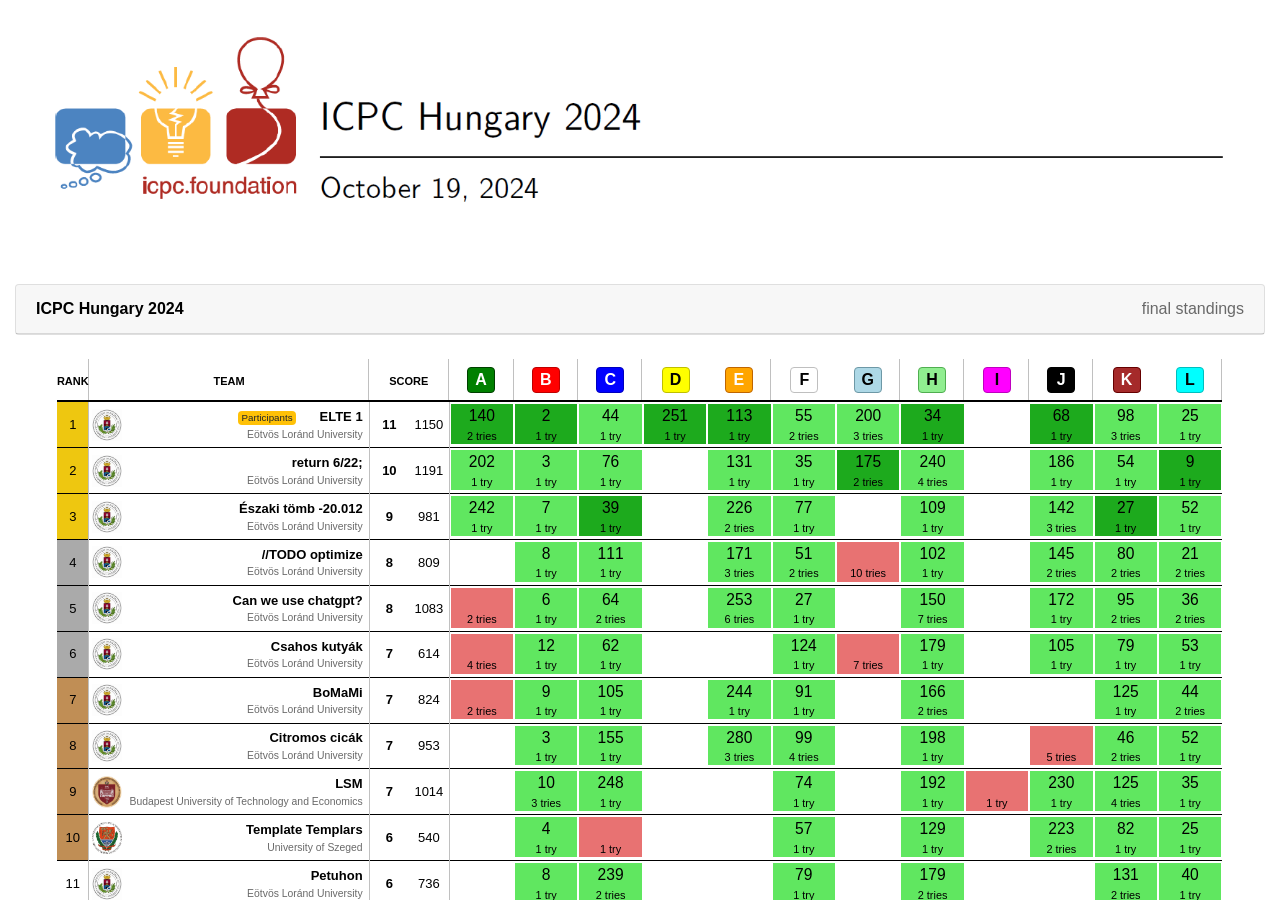
==== index.html @ 98153d92 "add 2024 scoreboard" ====
<!DOCTYPE html>
  <html>
    <head>
  		<title>ICPC Hungary</title>
  			<meta charset="UTF-8" />
  			<meta http-equiv="refresh" content="1; URL=https://icpc-hungary.github.io/2024/" />
  	</head>
  	<body>
  		<p>Redirecting to <a href="https://icpc-hungary.github.io/2024/">ICPC Hungary 2024</a> final results.</p>
  	</body>
  </html>
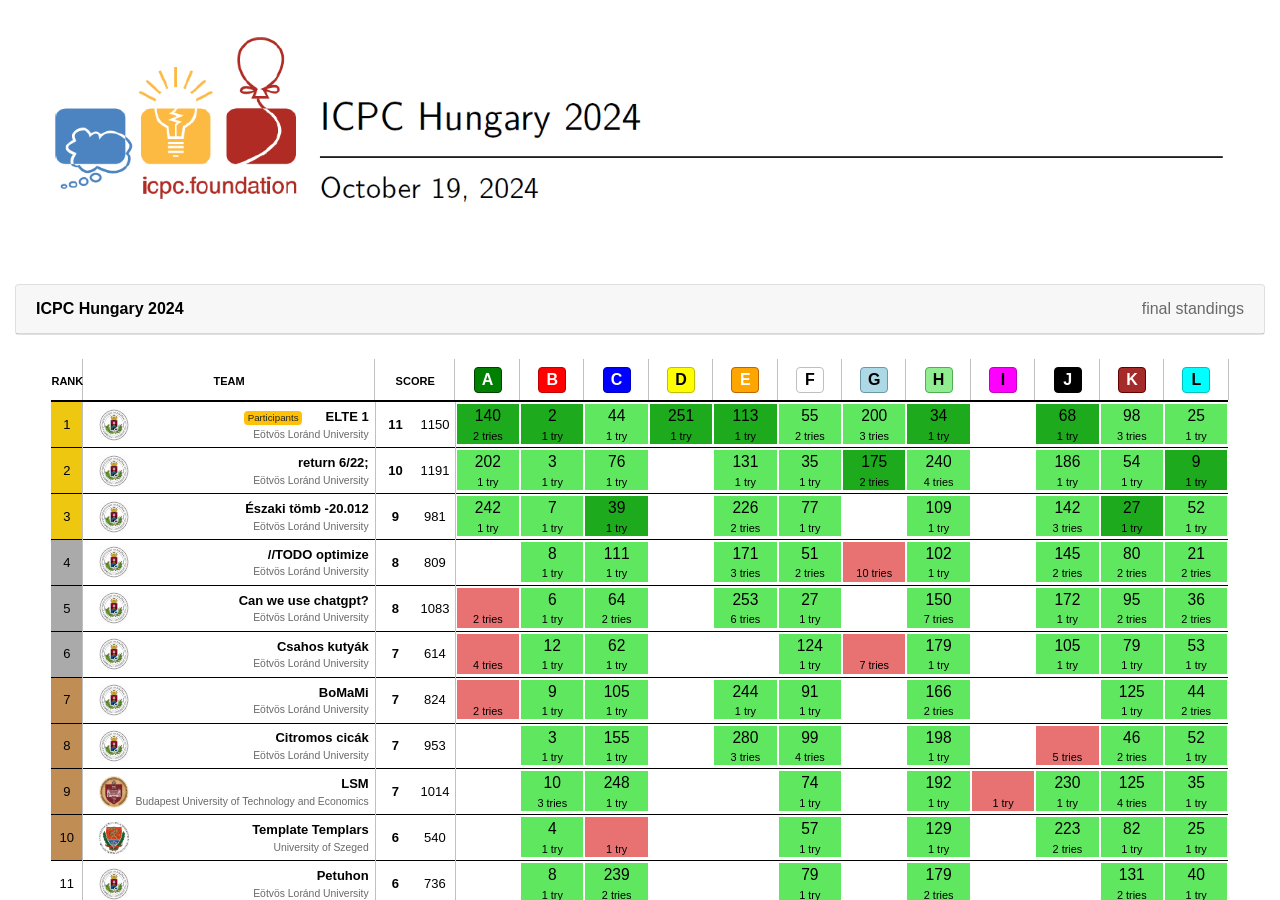
==== commit a8b96313: "update redirection" ====
--- a/index.html
+++ b/index.html
@@ -6,6 +6,6 @@
   			<meta http-equiv="refresh" content="1; URL=https://icpc-hungary.github.io/2024/" />
   	</head>
   	<body>
-  		<p>Redirecting to <a href="https://icpc-hungary.github.io/2024/">ICPC Hungary 2024</a> final results.</p>
+  		<p>Redirecting to <a href="https://icpc-hungary.github.io/2025/">ICPC Hungary 2025</a> final results.</p>
   	</body>
   </html>
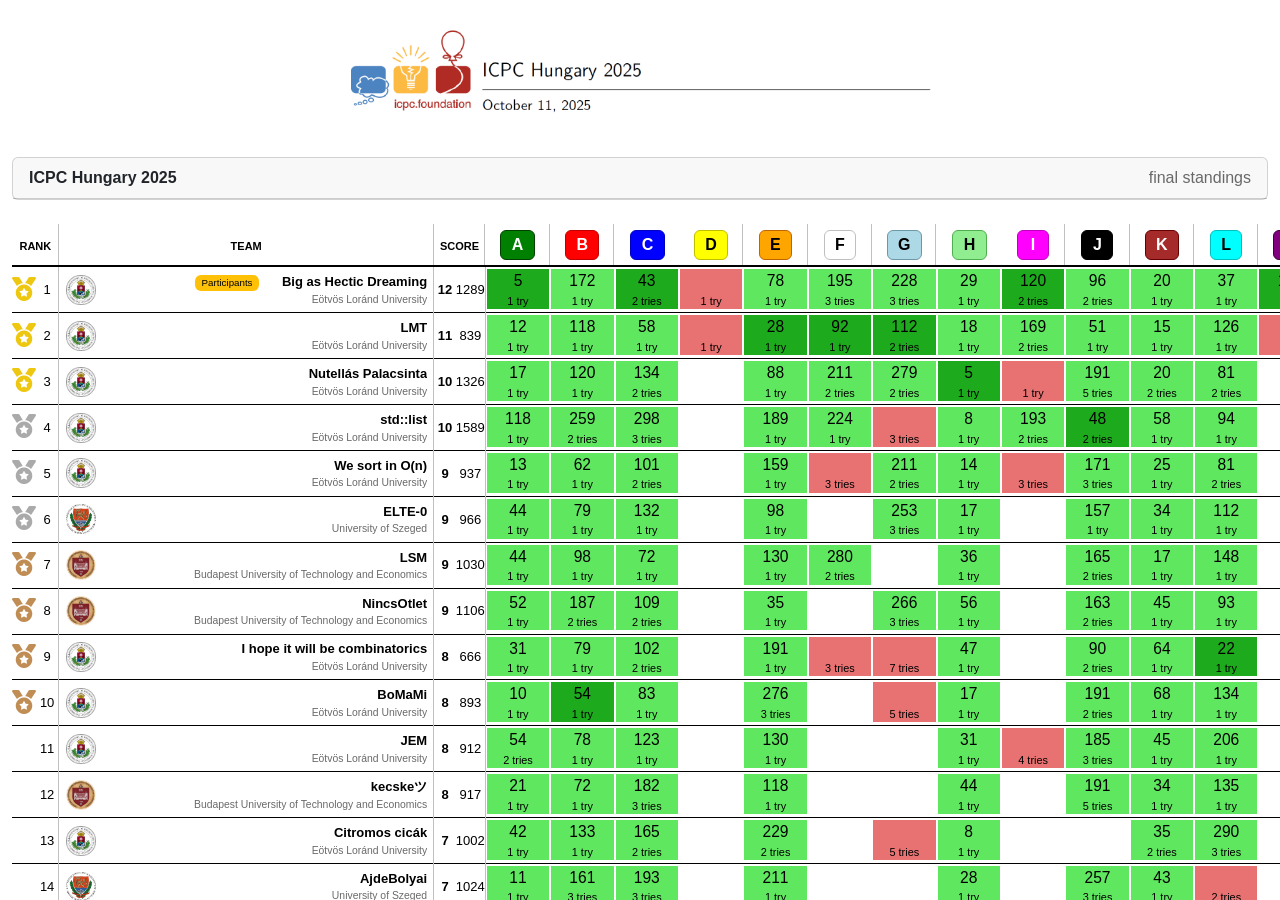
==== commit bd14127b: "fix redirection" ====
--- a/index.html
+++ b/index.html
@@ -3,7 +3,7 @@
     <head>
   		<title>ICPC Hungary</title>
   			<meta charset="UTF-8" />
-  			<meta http-equiv="refresh" content="1; URL=https://icpc-hungary.github.io/2024/" />
+  			<meta http-equiv="refresh" content="1; URL=https://icpc-hungary.github.io/2025/" />
   	</head>
   	<body>
   		<p>Redirecting to <a href="https://icpc-hungary.github.io/2025/">ICPC Hungary 2025</a> final results.</p>
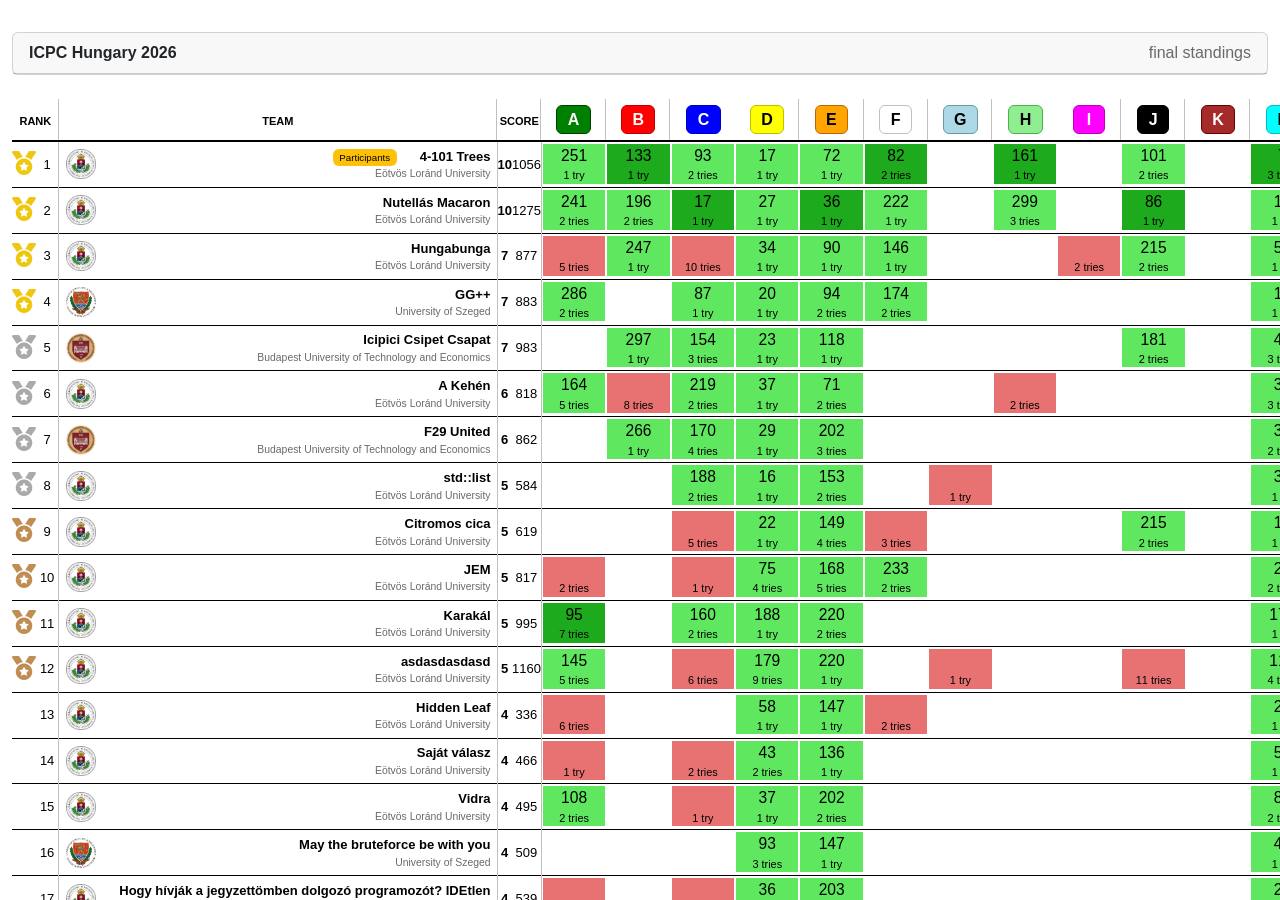
==== commit 04fb316d: "Update redirect to 2026 scoreboard" ====
--- a/index.html
+++ b/index.html
@@ -3,9 +3,9 @@
     <head>
   		<title>ICPC Hungary</title>
   			<meta charset="UTF-8" />
-  			<meta http-equiv="refresh" content="1; URL=https://icpc-hungary.github.io/2025/" />
+  			<meta http-equiv="refresh" content="1; URL=https://icpc-hungary.github.io/2026/" />
   	</head>
   	<body>
-  		<p>Redirecting to <a href="https://icpc-hungary.github.io/2025/">ICPC Hungary 2025</a> final results.</p>
+  		<p>Redirecting to <a href="https://icpc-hungary.github.io/2026/">ICPC Hungary 2026</a> final results.</p>
   	</body>
   </html>
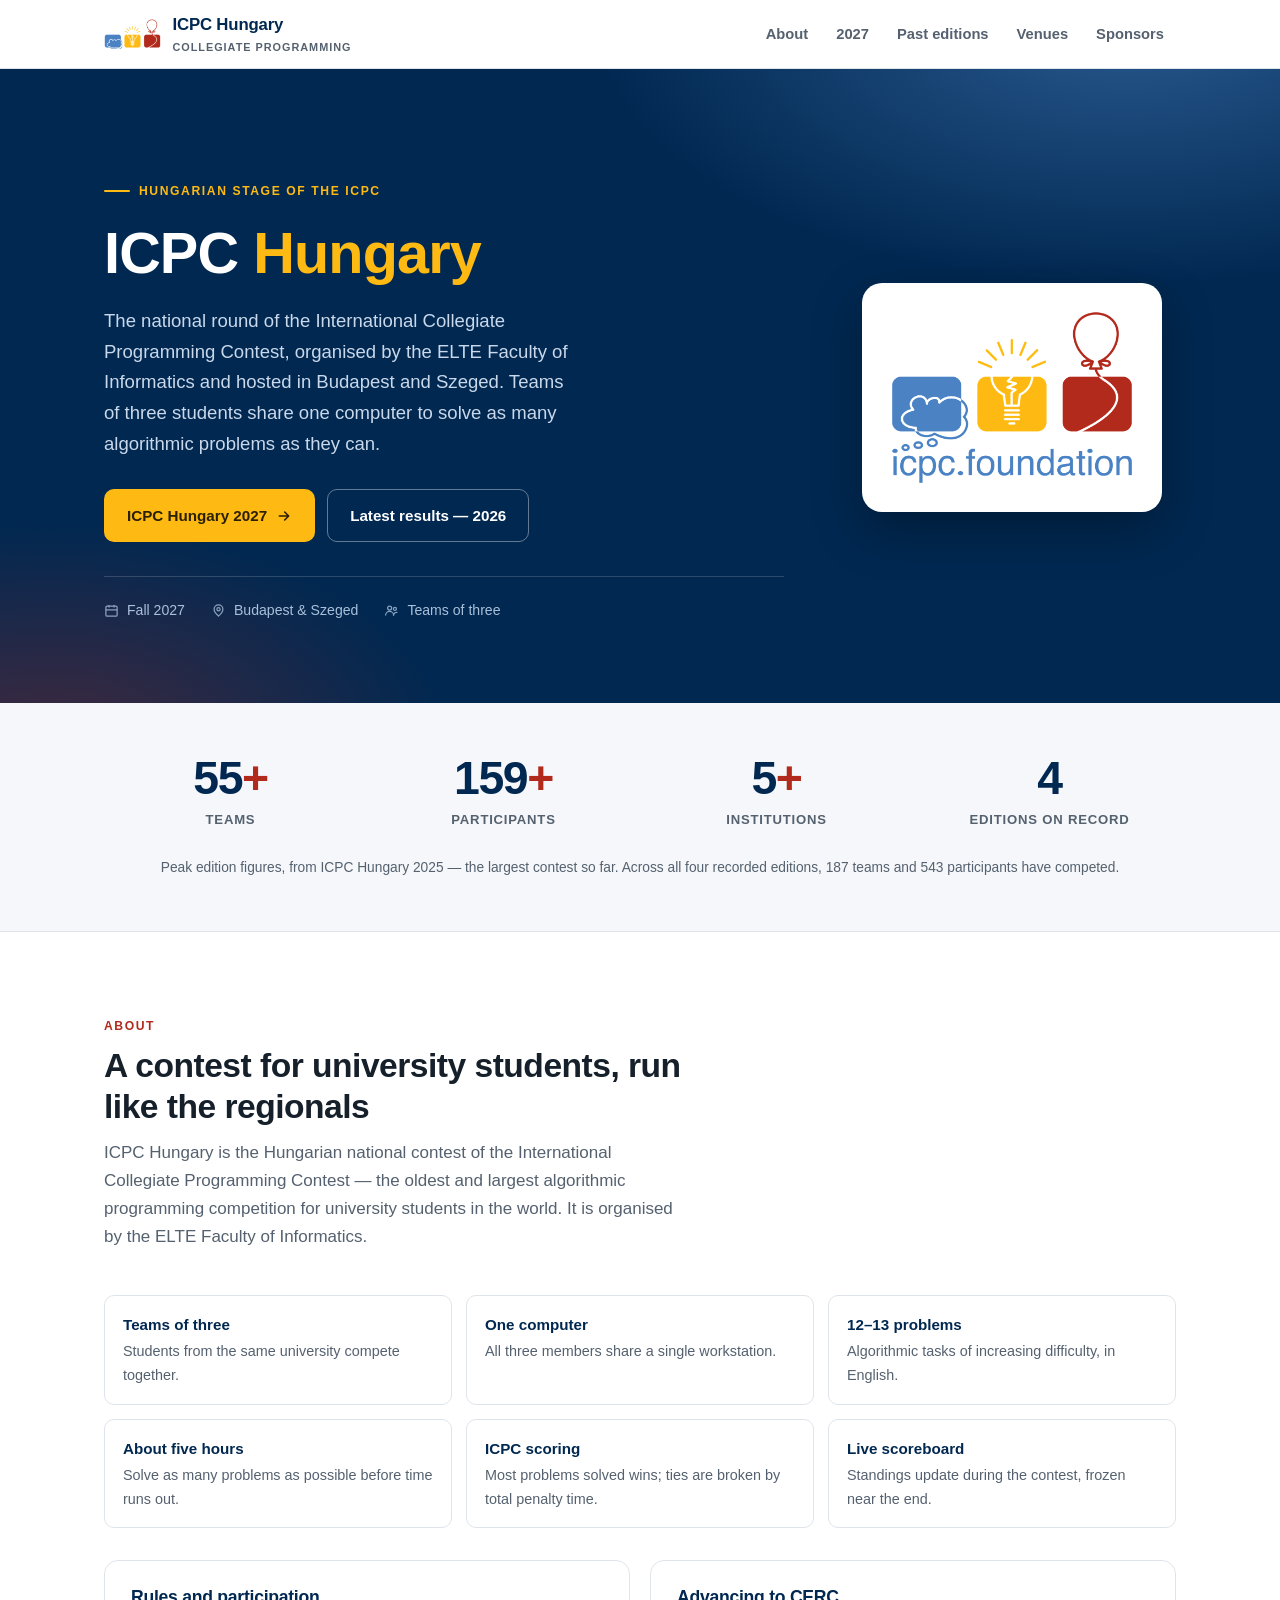
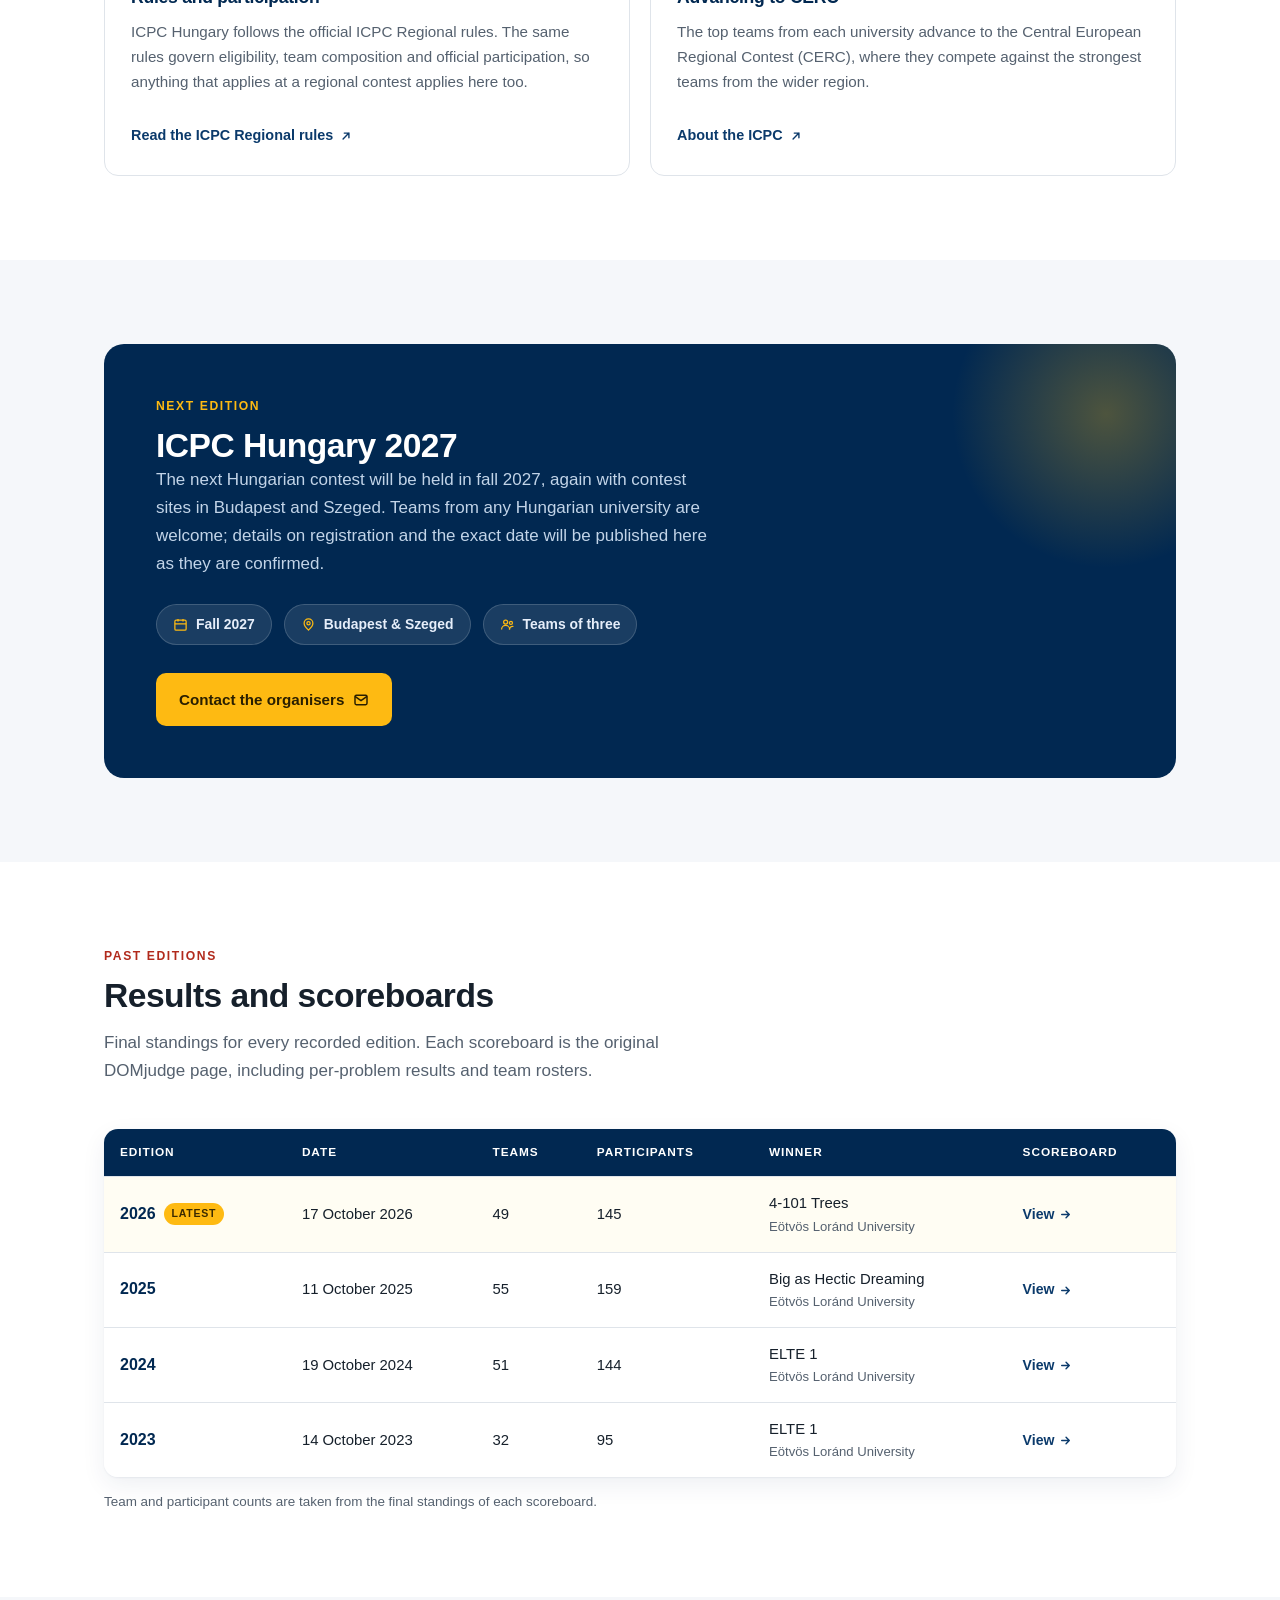
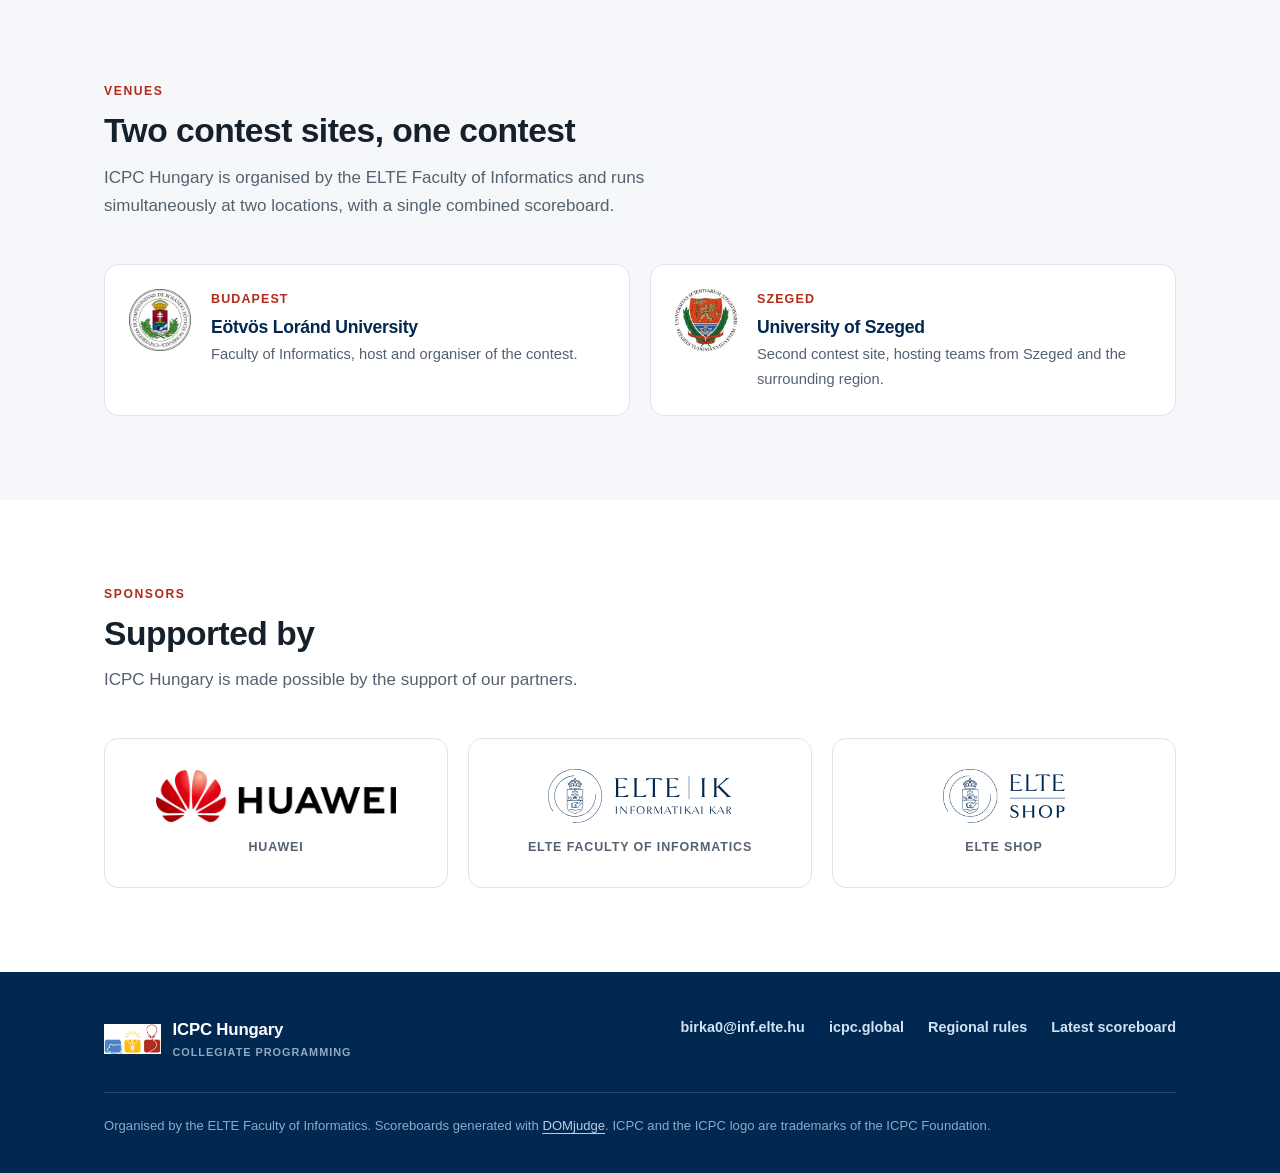
==== commit 7b56d195: "add initial landing page" ====
--- a/index.html
+++ b/index.html
@@ -1,11 +1,786 @@
 <!DOCTYPE html>
-  <html>
-    <head>
-  		<title>ICPC Hungary</title>
-  			<meta charset="UTF-8" />
-  			<meta http-equiv="refresh" content="1; URL=https://icpc-hungary.github.io/2026/" />
-  	</head>
-  	<body>
-  		<p>Redirecting to <a href="https://icpc-hungary.github.io/2026/">ICPC Hungary 2026</a> final results.</p>
-  	</body>
-  </html>
+<html lang="en">
+<head>
+<meta charset="utf-8">
+<meta name="viewport" content="width=device-width, initial-scale=1">
+<title>ICPC Hungary — International Collegiate Programming Contest, Hungarian stage</title>
+<meta name="description" content="ICPC Hungary is the Hungarian stage of the International Collegiate Programming Contest. Past scoreboards, contest rules, venues and the next edition in fall 2027.">
+<link rel="icon" href="favicon.ico">
+<meta property="og:title" content="ICPC Hungary">
+<meta property="og:description" content="The Hungarian stage of the International Collegiate Programming Contest. Next edition: fall 2027.">
+<meta property="og:type" content="website">
+<style>
+  :root {
+    --icpc-blue: #4a82c3;
+    --icpc-red: #b12a1c;
+    --icpc-yellow: #feba12;
+    --navy: #012851;
+    --navy-soft: #0b3a6b;
+    --ink: #16202b;
+    --ink-muted: #55616f;
+    --line: #dfe4ea;
+    --surface: #ffffff;
+    --surface-alt: #f5f7fa;
+    --radius: 14px;
+    --shadow: 0 1px 2px rgba(1, 40, 81, .06), 0 8px 24px rgba(1, 40, 81, .07);
+    --wrap: 1120px;
+  }
+
+  *, *::before, *::after { box-sizing: border-box; }
+
+  html { scroll-behavior: smooth; }
+  @media (prefers-reduced-motion: reduce) {
+    html { scroll-behavior: auto; }
+    * { animation-duration: .01ms !important; transition-duration: .01ms !important; }
+  }
+
+  body {
+    margin: 0;
+    font-family: -apple-system, BlinkMacSystemFont, "Segoe UI", Roboto, "Helvetica Neue", Arial, sans-serif;
+    font-size: 17px;
+    line-height: 1.65;
+    color: var(--ink);
+    background: var(--surface);
+    -webkit-font-smoothing: antialiased;
+  }
+
+  h1, h2, h3 { line-height: 1.2; margin: 0; letter-spacing: -.015em; }
+  h1 { font-size: clamp(2.1rem, 5.5vw, 3.6rem); font-weight: 800; }
+  h2 { font-size: clamp(1.5rem, 3.2vw, 2.1rem); font-weight: 750; }
+  h3 { font-size: 1.1rem; font-weight: 700; }
+  p { margin: 0 0 1rem; }
+  p:last-child { margin-bottom: 0; }
+
+  a { color: var(--navy-soft); text-underline-offset: 3px; }
+  a:hover { color: var(--icpc-red); }
+
+  :focus-visible {
+    outline: 3px solid var(--icpc-yellow);
+    outline-offset: 2px;
+    border-radius: 4px;
+  }
+
+  .wrap { width: 100%; max-width: var(--wrap); margin-inline: auto; padding-inline: 24px; }
+
+  .skip {
+    position: absolute; left: -9999px; top: 0; z-index: 100;
+    background: var(--navy); color: #fff; padding: 12px 20px; border-radius: 0 0 8px 0;
+  }
+  .skip:focus { left: 0; }
+
+  .visually-hidden {
+    position: absolute; width: 1px; height: 1px;
+    padding: 0; margin: -1px; overflow: hidden;
+    clip-path: inset(50%); white-space: nowrap; border: 0;
+  }
+
+  /* ---------- header ---------- */
+  .site-header {
+    position: sticky; top: 0; z-index: 50;
+    background: rgba(255, 255, 255, .92);
+    backdrop-filter: saturate(180%) blur(12px);
+    border-bottom: 1px solid var(--line);
+  }
+  .site-header .wrap {
+    display: flex; align-items: center; gap: 16px;
+    min-height: 68px;
+  }
+  .brand {
+    display: flex; align-items: center; gap: 11px;
+    font-weight: 800; font-size: 1.05rem; letter-spacing: -.01em;
+    color: var(--navy); text-decoration: none; white-space: nowrap;
+  }
+  .brand:hover { color: var(--navy); }
+  .brand img { width: auto; height: 30px; object-fit: contain; }
+  .brand span small {
+    display: block; font-size: .68rem; font-weight: 600;
+    letter-spacing: .09em; text-transform: uppercase; color: var(--ink-muted);
+  }
+
+  .nav { margin-left: auto; }
+  .nav ul {
+    display: flex; align-items: center; gap: 4px;
+    list-style: none; margin: 0; padding: 0;
+  }
+  .nav a {
+    display: block; padding: 8px 12px; border-radius: 8px;
+    font-size: .92rem; font-weight: 600; color: var(--ink-muted); text-decoration: none;
+  }
+  .nav a:hover { color: var(--navy); background: var(--surface-alt); }
+
+  .nav-toggle {
+    display: none; margin-left: auto;
+    background: none; border: 1px solid var(--line); border-radius: 8px;
+    padding: 8px 10px; cursor: pointer; color: var(--navy);
+  }
+  .nav-toggle svg { display: block; }
+
+  @media (max-width: 860px) {
+    .nav-toggle { display: block; }
+    .nav {
+      display: none; position: absolute; left: 0; right: 0; top: 100%;
+      background: #fff; border-bottom: 1px solid var(--line);
+      box-shadow: var(--shadow); padding: 8px 16px 16px;
+    }
+    .nav.open { display: block; }
+    .nav ul { flex-direction: column; align-items: stretch; gap: 2px; }
+    .nav a { padding: 12px; font-size: 1rem; }
+  }
+
+  /* ---------- hero ---------- */
+  .hero {
+    position: relative; overflow: hidden;
+    background: var(--navy);
+    color: #fff;
+    padding: clamp(56px, 9vw, 104px) 0 clamp(48px, 7vw, 80px);
+  }
+  .hero::before {
+    content: ""; position: absolute; inset: 0;
+    background:
+      radial-gradient(760px 380px at 88% -8%, rgba(74, 130, 195, .55), transparent 70%),
+      radial-gradient(560px 320px at 4% 108%, rgba(177, 42, 28, .38), transparent 72%);
+    pointer-events: none;
+  }
+  .hero .wrap { position: relative; }
+  .hero-grid {
+    display: grid; grid-template-columns: minmax(0, 1.35fr) minmax(0, .65fr);
+    gap: clamp(28px, 5vw, 64px); align-items: center;
+  }
+  @media (max-width: 780px) { .hero-grid { grid-template-columns: 1fr; } }
+
+  .eyebrow {
+    display: inline-flex; align-items: center; gap: 9px;
+    font-size: .76rem; font-weight: 700; letter-spacing: .13em; text-transform: uppercase;
+    color: var(--icpc-yellow); margin-bottom: 18px;
+  }
+  .eyebrow::before {
+    content: ""; width: 26px; height: 2px; background: var(--icpc-yellow); border-radius: 2px;
+  }
+
+  .hero h1 { color: #fff; }
+  .hero h1 em { font-style: normal; color: var(--icpc-yellow); }
+  .hero-lead {
+    margin-top: 18px; max-width: 46ch;
+    font-size: clamp(1.02rem, 1.6vw, 1.16rem); color: #c9d8ea;
+  }
+
+  .hero-actions { display: flex; flex-wrap: wrap; gap: 12px; margin-top: 30px; }
+  .btn {
+    display: inline-flex; align-items: center; gap: 9px;
+    padding: 13px 22px; border-radius: 10px;
+    font-size: .95rem; font-weight: 700; text-decoration: none;
+    border: 1.5px solid transparent; transition: transform .15s ease, background .15s ease;
+  }
+  .btn:hover { transform: translateY(-1px); }
+  .btn-primary { background: var(--icpc-yellow); color: #2a1f00; }
+  .btn-primary:hover { background: #ffc93f; color: #2a1f00; }
+  .btn-ghost { border-color: rgba(255, 255, 255, .38); color: #fff; }
+  .btn-ghost:hover { background: rgba(255, 255, 255, .1); color: #fff; }
+
+  .hero-facts {
+    display: flex; flex-wrap: wrap; gap: 10px 26px;
+    margin-top: 34px; padding-top: 22px;
+    border-top: 1px solid rgba(255, 255, 255, .16);
+    font-size: .88rem; color: #a9c0da;
+  }
+  .hero-facts span { display: inline-flex; align-items: center; gap: 8px; }
+  .hero-facts svg { flex: none; opacity: .8; }
+
+  .hero-logo {
+    justify-self: center; width: 100%; max-width: 300px;
+    background: #fff; border-radius: 20px; padding: 26px;
+    box-shadow: 0 18px 50px rgba(0, 0, 0, .3);
+  }
+  .hero-logo img { display: block; width: 100%; height: auto; }
+  @media (max-width: 780px) { .hero-logo { max-width: 220px; padding: 20px; } }
+
+  /* ---------- stats ---------- */
+  .stats { background: var(--surface-alt); border-bottom: 1px solid var(--line); }
+  .stats .wrap { padding-block: clamp(34px, 5vw, 52px); }
+  .stats-grid {
+    display: grid; grid-template-columns: repeat(4, minmax(0, 1fr));
+    gap: 20px; text-align: center;
+  }
+  @media (max-width: 700px) { .stats-grid { grid-template-columns: repeat(2, minmax(0, 1fr)); } }
+
+  .stat-num {
+    display: block;
+    font-size: clamp(2rem, 4.6vw, 2.9rem); font-weight: 800;
+    line-height: 1; letter-spacing: -.03em; color: var(--navy);
+    font-variant-numeric: tabular-nums;
+  }
+  .stat-num .plus { color: var(--icpc-red); }
+  .stat-label {
+    display: block; margin-top: 8px;
+    font-size: .82rem; font-weight: 650; letter-spacing: .06em;
+    text-transform: uppercase; color: var(--ink-muted);
+  }
+  .stats-note {
+    margin-top: 26px; text-align: center;
+    font-size: .86rem; color: var(--ink-muted);
+  }
+
+  /* ---------- sections ---------- */
+  section { scroll-margin-top: 84px; }
+  .section { padding-block: clamp(52px, 7vw, 84px); }
+  .section-alt { background: var(--surface-alt); }
+  .section-head { max-width: 62ch; margin-bottom: clamp(28px, 4vw, 44px); }
+  .section-head p { margin-top: 12px; color: var(--ink-muted); }
+
+  .kicker {
+    display: block; margin-bottom: 10px;
+    font-size: .76rem; font-weight: 700; letter-spacing: .13em;
+    text-transform: uppercase; color: var(--icpc-red);
+  }
+
+  /* ---------- about cards ---------- */
+  .about-grid {
+    display: grid; grid-template-columns: repeat(2, minmax(0, 1fr));
+    gap: 20px; margin-top: 32px;
+  }
+  @media (max-width: 760px) { .about-grid { grid-template-columns: 1fr; } }
+
+  .card {
+    background: var(--surface); border: 1px solid var(--line);
+    border-radius: var(--radius); padding: 26px;
+  }
+  .card h3 { margin-bottom: 10px; color: var(--navy); }
+  .card p { font-size: .95rem; color: var(--ink-muted); }
+  .card .card-link {
+    display: inline-flex; align-items: center; gap: 6px;
+    margin-top: 14px; font-size: .9rem; font-weight: 700; text-decoration: none;
+  }
+  .card .card-link:hover { text-decoration: underline; }
+
+  .format-list {
+    display: grid; grid-template-columns: repeat(3, minmax(0, 1fr));
+    gap: 14px; margin: 32px 0 0; padding: 0; list-style: none;
+  }
+  @media (max-width: 900px) { .format-list { grid-template-columns: repeat(2, minmax(0, 1fr)); } }
+  @media (max-width: 560px) { .format-list { grid-template-columns: 1fr; } }
+  .format-list li {
+    background: var(--surface); border: 1px solid var(--line);
+    border-radius: 10px; padding: 16px 18px;
+    font-size: .9rem; color: var(--ink-muted);
+  }
+  .format-list strong { display: block; color: var(--navy); font-size: .95rem; margin-bottom: 3px; }
+
+  /* ---------- next edition ---------- */
+  .next {
+    position: relative; overflow: hidden;
+    background: var(--navy); color: #fff;
+    border-radius: 20px; padding: clamp(30px, 5vw, 52px);
+  }
+  .next::after {
+    content: ""; position: absolute; right: -90px; top: -90px;
+    width: 320px; height: 320px; border-radius: 50%;
+    background: radial-gradient(circle, rgba(254, 186, 18, .3), transparent 68%);
+    pointer-events: none;
+  }
+  .next > * { position: relative; }
+  .next h2 { color: #fff; }
+  .next .kicker { color: var(--icpc-yellow); }
+  .next p { color: #c2d4e8; max-width: 60ch; }
+  .next-meta {
+    display: flex; flex-wrap: wrap; gap: 12px; margin: 26px 0 0;
+    padding: 0; list-style: none;
+  }
+  .next-meta li {
+    display: inline-flex; align-items: center; gap: 8px;
+    background: rgba(255, 255, 255, .1); border: 1px solid rgba(255, 255, 255, .16);
+    border-radius: 999px; padding: 8px 16px;
+    font-size: .87rem; font-weight: 600; color: #e6eefa;
+  }
+  .next-meta svg { flex: none; color: var(--icpc-yellow); }
+  .next .btn { margin-top: 28px; }
+
+  /* ---------- past editions ---------- */
+  .table-scroll {
+    overflow-x: auto; -webkit-overflow-scrolling: touch;
+    background: var(--surface); border-radius: var(--radius);
+    box-shadow: var(--shadow);
+  }
+  table.editions {
+    width: 100%; border-collapse: collapse; font-size: .93rem;
+    background: var(--surface);
+  }
+  table.editions caption {
+    caption-side: bottom; padding-top: 14px;
+    font-size: .84rem; color: var(--ink-muted); text-align: left;
+  }
+  .table-note {
+    margin: 14px 0 0; font-size: .84rem; color: var(--ink-muted);
+  }
+  table.editions th, table.editions td {
+    padding: 14px 16px; text-align: left; border-bottom: 1px solid var(--line);
+    white-space: nowrap;
+  }
+  table.editions thead th {
+    background: var(--navy); color: #fff;
+    font-size: .74rem; font-weight: 700; letter-spacing: .08em; text-transform: uppercase;
+  }
+  table.editions tbody tr:last-child td,
+  table.editions tbody tr:last-child th { border-bottom: 0; }
+  table.editions tbody tr:hover { background: #f8fafc; }
+  table.editions .year { font-weight: 800; color: var(--navy); font-size: 1rem; }
+  table.editions .num { font-variant-numeric: tabular-nums; }
+  table.editions .winner { white-space: normal; min-width: 190px; }
+  table.editions .winner small { display: block; color: var(--ink-muted); font-size: .82rem; }
+  table.editions tr.latest { background: #fffdf3; }
+  table.editions tr.latest:hover { background: #fffaeb; }
+
+  .badge {
+    display: inline-block; margin-left: 8px; padding: 2px 8px;
+    border-radius: 999px; font-size: .66rem; font-weight: 800;
+    letter-spacing: .07em; text-transform: uppercase; vertical-align: 2px;
+    background: var(--icpc-yellow); color: #3a2a00;
+  }
+
+  .score-link {
+    display: inline-flex; align-items: center; gap: 5px;
+    font-weight: 700; font-size: .88rem; text-decoration: none; white-space: nowrap;
+  }
+  .score-link:hover { text-decoration: underline; }
+
+  @media (max-width: 640px) {
+    table.editions, table.editions thead, table.editions tbody,
+    table.editions tr, table.editions th, table.editions td { display: block; }
+    .table-scroll { background: none; box-shadow: none; border-radius: 0; overflow: visible; }
+    table.editions thead { position: absolute; width: 1px; height: 1px; overflow: hidden; clip-path: inset(50%); }
+    table.editions tbody tr {
+      background: var(--surface); border: 1px solid var(--line);
+      border-radius: var(--radius); padding: 16px 18px; margin-bottom: 12px;
+      box-shadow: var(--shadow);
+    }
+    table.editions tbody tr.latest { border-color: #f0d68a; }
+    table.editions th, table.editions td {
+      padding: 0; border: 0; white-space: normal;
+    }
+    table.editions .year { font-size: 1.15rem; margin-bottom: 10px; }
+    table.editions td {
+      display: flex; justify-content: space-between; gap: 16px;
+      padding: 5px 0; font-size: .9rem;
+    }
+    table.editions td::before {
+      content: attr(data-label);
+      font-size: .74rem; font-weight: 700; letter-spacing: .07em;
+      text-transform: uppercase; color: var(--ink-muted);
+      flex: none; padding-top: 2px;
+    }
+    table.editions .winner { text-align: right; }
+    table.editions .winner small { text-align: right; }
+    table.editions td.winner { display: block; text-align: left; }
+    table.editions td.winner::before {
+      content: attr(data-label); display: block; margin-bottom: 2px; text-align: left;
+    }
+    table.editions td.winner small { text-align: left; }
+  }
+
+  /* ---------- venues ---------- */
+  .venues {
+    display: grid; grid-template-columns: repeat(2, minmax(0, 1fr));
+    gap: 20px;
+  }
+  @media (max-width: 760px) { .venues { grid-template-columns: 1fr; } }
+
+  .venue {
+    display: flex; gap: 20px; align-items: flex-start;
+    background: var(--surface); border: 1px solid var(--line);
+    border-radius: var(--radius); padding: 24px;
+  }
+  .venue img {
+    flex: none; width: 62px; height: 62px; object-fit: contain;
+  }
+  .venue h3 { color: var(--navy); margin-bottom: 4px; }
+  .venue .venue-city {
+    font-size: .78rem; font-weight: 700; letter-spacing: .09em;
+    text-transform: uppercase; color: var(--icpc-red); margin-bottom: 8px;
+  }
+  .venue p { font-size: .92rem; color: var(--ink-muted); }
+
+  /* ---------- sponsors ---------- */
+  .sponsors {
+    display: grid; grid-template-columns: repeat(3, minmax(0, 1fr));
+    gap: 20px; align-items: stretch;
+  }
+  @media (max-width: 760px) { .sponsors { grid-template-columns: 1fr; } }
+
+  .sponsor {
+    display: flex; flex-direction: column; align-items: center; justify-content: center;
+    gap: 14px; min-height: 150px; padding: 26px;
+    background: var(--surface); border: 1px solid var(--line);
+    border-radius: var(--radius); text-decoration: none;
+    transition: border-color .15s ease, box-shadow .15s ease;
+  }
+  .sponsor:hover { border-color: #c3cedb; box-shadow: var(--shadow); }
+  .sponsor img { max-width: 100%; max-height: 54px; width: auto; height: auto; object-fit: contain; }
+  .sponsor .sponsor-name {
+    font-size: .78rem; font-weight: 700; letter-spacing: .07em;
+    text-transform: uppercase; color: var(--ink-muted); text-align: center;
+  }
+
+  /* ---------- footer ---------- */
+  .site-footer {
+    background: var(--navy); color: #a9c0da;
+    padding-block: 44px 36px; font-size: .9rem;
+  }
+  .footer-grid {
+    display: flex; flex-wrap: wrap; gap: 28px 48px;
+    justify-content: space-between; align-items: flex-start;
+  }
+  .site-footer .brand { color: #fff; }
+  .site-footer .brand:hover { color: #fff; }
+  .site-footer .brand span small { color: #8fa9c6; }
+  .footer-links { display: flex; flex-wrap: wrap; gap: 8px 24px; margin: 0; padding: 0; list-style: none; }
+  .footer-links a { color: #d3e2f2; text-decoration: none; font-weight: 600; }
+  .footer-links a:hover { color: var(--icpc-yellow); text-decoration: underline; }
+  .footer-note {
+    margin-top: 30px; padding-top: 22px;
+    border-top: 1px solid rgba(255, 255, 255, .14);
+    font-size: .82rem; color: #8fa9c6;
+  }
+  .footer-note a { color: #b9cde3; }
+</style>
+</head>
+<body>
+<a class="skip" href="#main">Skip to content</a>
+
+<header class="site-header">
+  <div class="wrap">
+    <a class="brand" href="#top">
+      <img src="assets/img/icpc-mark.png" alt="" width="900" height="470">
+      <span>ICPC Hungary<small>Collegiate Programming</small></span>
+    </a>
+    <button class="nav-toggle" type="button" aria-expanded="false" aria-controls="site-nav" aria-label="Toggle navigation">
+      <svg width="20" height="20" viewBox="0 0 24 24" fill="none" stroke="currentColor" stroke-width="2.2" stroke-linecap="round" aria-hidden="true">
+        <path d="M3 6h18M3 12h18M3 18h18"/>
+      </svg>
+    </button>
+    <nav class="nav" id="site-nav" aria-label="Main">
+      <ul>
+        <li><a href="#about">About</a></li>
+        <li><a href="#next">2027</a></li>
+        <li><a href="#editions">Past editions</a></li>
+        <li><a href="#venues">Venues</a></li>
+        <li><a href="#sponsors">Sponsors</a></li>
+      </ul>
+    </nav>
+  </div>
+</header>
+
+<main id="main">
+
+  <div class="hero" id="top">
+    <div class="wrap">
+      <div class="hero-grid">
+        <div>
+          <span class="eyebrow">Hungarian stage of the ICPC</span>
+          <h1>ICPC <em>Hungary</em></h1>
+          <p class="hero-lead">
+            The national round of the International Collegiate Programming Contest, organised by the
+            ELTE Faculty of Informatics and hosted in Budapest and Szeged. Teams of three students
+            share one computer to solve as many algorithmic problems as they can.
+          </p>
+          <div class="hero-actions">
+            <a class="btn btn-primary" href="#next">
+              ICPC Hungary 2027
+              <svg width="16" height="16" viewBox="0 0 24 24" fill="none" stroke="currentColor" stroke-width="2.4" stroke-linecap="round" stroke-linejoin="round" aria-hidden="true"><path d="M5 12h14M13 6l6 6-6 6"/></svg>
+            </a>
+            <a class="btn btn-ghost" href="2026/">Latest results — 2026</a>
+          </div>
+          <div class="hero-facts">
+            <span>
+              <svg width="15" height="15" viewBox="0 0 24 24" fill="none" stroke="currentColor" stroke-width="2" aria-hidden="true"><rect x="3" y="5" width="18" height="16" rx="2"/><path d="M8 3v4M16 3v4M3 11h18"/></svg>
+              Fall 2027
+            </span>
+            <span>
+              <svg width="15" height="15" viewBox="0 0 24 24" fill="none" stroke="currentColor" stroke-width="2" aria-hidden="true"><path d="M12 21s7-6.2 7-11a7 7 0 1 0-14 0c0 4.8 7 11 7 11z"/><circle cx="12" cy="10" r="2.6"/></svg>
+              Budapest &amp; Szeged
+            </span>
+            <span>
+              <svg width="15" height="15" viewBox="0 0 24 24" fill="none" stroke="currentColor" stroke-width="2" aria-hidden="true"><circle cx="9" cy="8" r="3.2"/><path d="M2.5 20a6.5 6.5 0 0 1 13 0"/><circle cx="17.5" cy="9.5" r="2.4"/><path d="M15 20a5 5 0 0 1 6.5-4.8"/></svg>
+              Teams of three
+            </span>
+          </div>
+        </div>
+        <div class="hero-logo">
+          <img src="assets/img/icpc-logo.png" alt="ICPC — International Collegiate Programming Contest" width="900" height="643">
+        </div>
+      </div>
+    </div>
+  </div>
+
+  <div class="stats">
+    <div class="wrap">
+      <div class="stats-grid">
+        <div>
+          <span class="stat-num">55<span class="plus">+</span></span>
+          <span class="stat-label">Teams</span>
+        </div>
+        <div>
+          <span class="stat-num">159<span class="plus">+</span></span>
+          <span class="stat-label">Participants</span>
+        </div>
+        <div>
+          <span class="stat-num">5<span class="plus">+</span></span>
+          <span class="stat-label">Institutions</span>
+        </div>
+        <div>
+          <span class="stat-num">4</span>
+          <span class="stat-label">Editions on record</span>
+        </div>
+      </div>
+      <p class="stats-note">
+        Peak edition figures, from ICPC Hungary 2025 — the largest contest so far.
+        Across all four recorded editions, 187 teams and 543 participants have competed.
+      </p>
+    </div>
+  </div>
+
+  <section class="section" id="about">
+    <div class="wrap">
+      <div class="section-head">
+        <span class="kicker">About</span>
+        <h2>A contest for university students, run like the regionals</h2>
+        <p>
+          ICPC Hungary is the Hungarian national contest of the International Collegiate Programming
+          Contest — the oldest and largest algorithmic programming competition for university students
+          in the world. It is organised by the ELTE Faculty of Informatics.
+        </p>
+      </div>
+
+      <ul class="format-list">
+        <li><strong>Teams of three</strong>Students from the same university compete together.</li>
+        <li><strong>One computer</strong>All three members share a single workstation.</li>
+        <li><strong>12–13 problems</strong>Algorithmic tasks of increasing difficulty, in English.</li>
+        <li><strong>About five hours</strong>Solve as many problems as possible before time runs out.</li>
+        <li><strong>ICPC scoring</strong>Most problems solved wins; ties are broken by total penalty time.</li>
+        <li><strong>Live scoreboard</strong>Standings update during the contest, frozen near the end.</li>
+      </ul>
+
+      <div class="about-grid">
+        <div class="card">
+          <h3>Rules and participation</h3>
+          <p>
+            ICPC Hungary follows the official ICPC Regional rules. The same rules govern eligibility,
+            team composition and official participation, so anything that applies at a regional contest
+            applies here too.
+          </p>
+          <a class="card-link" href="https://icpc.global/regionals/rules" target="_blank" rel="noopener">
+            Read the ICPC Regional rules
+            <svg width="14" height="14" viewBox="0 0 24 24" fill="none" stroke="currentColor" stroke-width="2.4" stroke-linecap="round" stroke-linejoin="round" aria-hidden="true"><path d="M7 17 17 7M9 7h8v8"/></svg>
+          </a>
+        </div>
+        <div class="card">
+          <h3>Advancing to CERC</h3>
+          <p>
+            The top teams from each university advance to the Central European Regional Contest
+            (CERC), where they compete against the strongest teams from the wider region.
+          </p>
+          <a class="card-link" href="https://icpc.global/" target="_blank" rel="noopener">
+            About the ICPC
+            <svg width="14" height="14" viewBox="0 0 24 24" fill="none" stroke="currentColor" stroke-width="2.4" stroke-linecap="round" stroke-linejoin="round" aria-hidden="true"><path d="M7 17 17 7M9 7h8v8"/></svg>
+          </a>
+        </div>
+      </div>
+    </div>
+  </section>
+
+  <section class="section section-alt" id="next">
+    <div class="wrap">
+      <div class="next">
+        <span class="kicker">Next edition</span>
+        <h2>ICPC Hungary 2027</h2>
+        <p>
+          The next Hungarian contest will be held in fall 2027, again with contest sites in Budapest
+          and Szeged. Teams from any Hungarian university are welcome; details on registration and
+          the exact date will be published here as they are confirmed.
+        </p>
+        <ul class="next-meta">
+          <li>
+            <svg width="15" height="15" viewBox="0 0 24 24" fill="none" stroke="currentColor" stroke-width="2" aria-hidden="true"><rect x="3" y="5" width="18" height="16" rx="2"/><path d="M8 3v4M16 3v4M3 11h18"/></svg>
+            Fall 2027
+          </li>
+          <li>
+            <svg width="15" height="15" viewBox="0 0 24 24" fill="none" stroke="currentColor" stroke-width="2" aria-hidden="true"><path d="M12 21s7-6.2 7-11a7 7 0 1 0-14 0c0 4.8 7 11 7 11z"/><circle cx="12" cy="10" r="2.6"/></svg>
+            Budapest &amp; Szeged
+          </li>
+          <li>
+            <svg width="15" height="15" viewBox="0 0 24 24" fill="none" stroke="currentColor" stroke-width="2" aria-hidden="true"><circle cx="9" cy="8" r="3.2"/><path d="M2.5 20a6.5 6.5 0 0 1 13 0"/><circle cx="17.5" cy="9.5" r="2.4"/><path d="M15 20a5 5 0 0 1 6.5-4.8"/></svg>
+            Teams of three
+          </li>
+        </ul>
+        <a class="btn btn-primary" href="mailto:birka0@inf.elte.hu">
+          Contact the organisers
+          <svg width="16" height="16" viewBox="0 0 24 24" fill="none" stroke="currentColor" stroke-width="2.2" stroke-linecap="round" stroke-linejoin="round" aria-hidden="true"><rect x="3" y="5" width="18" height="14" rx="2"/><path d="m3.5 7 8.5 6 8.5-6"/></svg>
+        </a>
+      </div>
+    </div>
+  </section>
+
+  <section class="section" id="editions">
+    <div class="wrap">
+      <div class="section-head">
+        <span class="kicker">Past editions</span>
+        <h2>Results and scoreboards</h2>
+        <p>
+          Final standings for every recorded edition. Each scoreboard is the original DOMjudge page,
+          including per-problem results and team rosters.
+        </p>
+      </div>
+
+      <div class="table-scroll">
+        <table class="editions">
+          <caption class="visually-hidden">ICPC Hungary past editions with dates, team and participant counts, winners and scoreboard links.</caption>
+          <thead>
+            <tr>
+              <th scope="col">Edition</th>
+              <th scope="col">Date</th>
+              <th scope="col">Teams</th>
+              <th scope="col">Participants</th>
+              <th scope="col">Winner</th>
+              <th scope="col">Scoreboard</th>
+            </tr>
+          </thead>
+          <tbody>
+            <tr class="latest">
+              <th scope="row" class="year">2026<span class="badge">Latest</span></th>
+              <td data-label="Date">17 October 2026</td>
+              <td data-label="Teams" class="num">49</td>
+              <td data-label="Participants" class="num">145</td>
+              <td data-label="Winner" class="winner">4-101 Trees<small>Eötvös Loránd University</small></td>
+              <td data-label="Scoreboard"><a class="score-link" href="2026/">View <svg width="13" height="13" viewBox="0 0 24 24" fill="none" stroke="currentColor" stroke-width="2.6" stroke-linecap="round" stroke-linejoin="round" aria-hidden="true"><path d="M5 12h14M13 6l6 6-6 6"/></svg></a></td>
+            </tr>
+            <tr>
+              <th scope="row" class="year">2025</th>
+              <td data-label="Date">11 October 2025</td>
+              <td data-label="Teams" class="num">55</td>
+              <td data-label="Participants" class="num">159</td>
+              <td data-label="Winner" class="winner">Big as Hectic Dreaming<small>Eötvös Loránd University</small></td>
+              <td data-label="Scoreboard"><a class="score-link" href="2025/">View <svg width="13" height="13" viewBox="0 0 24 24" fill="none" stroke="currentColor" stroke-width="2.6" stroke-linecap="round" stroke-linejoin="round" aria-hidden="true"><path d="M5 12h14M13 6l6 6-6 6"/></svg></a></td>
+            </tr>
+            <tr>
+              <th scope="row" class="year">2024</th>
+              <td data-label="Date">19 October 2024</td>
+              <td data-label="Teams" class="num">51</td>
+              <td data-label="Participants" class="num">144</td>
+              <td data-label="Winner" class="winner">ELTE 1<small>Eötvös Loránd University</small></td>
+              <td data-label="Scoreboard"><a class="score-link" href="2024/">View <svg width="13" height="13" viewBox="0 0 24 24" fill="none" stroke="currentColor" stroke-width="2.6" stroke-linecap="round" stroke-linejoin="round" aria-hidden="true"><path d="M5 12h14M13 6l6 6-6 6"/></svg></a></td>
+            </tr>
+            <tr>
+              <th scope="row" class="year">2023</th>
+              <td data-label="Date">14 October 2023</td>
+              <td data-label="Teams" class="num">32</td>
+              <td data-label="Participants" class="num">95</td>
+              <td data-label="Winner" class="winner">ELTE 1<small>Eötvös Loránd University</small></td>
+              <td data-label="Scoreboard"><a class="score-link" href="2023/">View <svg width="13" height="13" viewBox="0 0 24 24" fill="none" stroke="currentColor" stroke-width="2.6" stroke-linecap="round" stroke-linejoin="round" aria-hidden="true"><path d="M5 12h14M13 6l6 6-6 6"/></svg></a></td>
+            </tr>
+          </tbody>
+        </table>
+      </div>
+      <p class="table-note">Team and participant counts are taken from the final standings of each scoreboard.</p>
+    </div>
+  </section>
+
+  <section class="section section-alt" id="venues">
+    <div class="wrap">
+      <div class="section-head">
+        <span class="kicker">Venues</span>
+        <h2>Two contest sites, one contest</h2>
+        <p>
+          ICPC Hungary is organised by the ELTE Faculty of Informatics and runs simultaneously at two
+          locations, with a single combined scoreboard.
+        </p>
+      </div>
+
+      <div class="venues">
+        <div class="venue">
+          <img src="assets/img/elte.png" alt="Eötvös Loránd University crest" width="62" height="62">
+          <div>
+            <p class="venue-city">Budapest</p>
+            <h3>Eötvös Loránd University</h3>
+            <p>Faculty of Informatics, host and organiser of the contest.</p>
+          </div>
+        </div>
+        <div class="venue">
+          <img src="assets/img/szeged.jpg" alt="University of Szeged crest" width="62" height="62">
+          <div>
+            <p class="venue-city">Szeged</p>
+            <h3>University of Szeged</h3>
+            <p>Second contest site, hosting teams from Szeged and the surrounding region.</p>
+          </div>
+        </div>
+      </div>
+    </div>
+  </section>
+
+  <section class="section" id="sponsors">
+    <div class="wrap">
+      <div class="section-head">
+        <span class="kicker">Sponsors</span>
+        <h2>Supported by</h2>
+        <p>ICPC Hungary is made possible by the support of our partners.</p>
+      </div>
+
+      <div class="sponsors">
+        <a class="sponsor" href="https://www.huawei.com/" target="_blank" rel="noopener">
+          <img src="assets/img/huawei.png" alt="Huawei" width="266" height="60">
+          <span class="sponsor-name">Huawei</span>
+        </a>
+        <a class="sponsor" href="https://www.inf.elte.hu/" target="_blank" rel="noopener">
+          <img src="assets/img/elte-ik.svg" alt="ELTE Faculty of Informatics" width="255" height="75">
+          <span class="sponsor-name">ELTE Faculty of Informatics</span>
+        </a>
+        <a class="sponsor" href="https://elteshop.hu/" target="_blank" rel="noopener">
+          <img src="assets/img/elte-shop.png" alt="ELTE Shop" width="800" height="356">
+          <span class="sponsor-name">ELTE Shop</span>
+        </a>
+      </div>
+    </div>
+  </section>
+
+</main>
+
+<footer class="site-footer">
+  <div class="wrap">
+    <div class="footer-grid">
+      <a class="brand" href="#top">
+        <img src="assets/img/icpc-mark.png" alt="" width="900" height="470">
+        <span>ICPC Hungary<small>Collegiate Programming</small></span>
+      </a>
+      <ul class="footer-links">
+        <li><a href="mailto:birka0@inf.elte.hu">birka0@inf.elte.hu</a></li>
+        <li><a href="https://icpc.global/" target="_blank" rel="noopener">icpc.global</a></li>
+        <li><a href="https://icpc.global/regionals/rules" target="_blank" rel="noopener">Regional rules</a></li>
+        <li><a href="2026/">Latest scoreboard</a></li>
+      </ul>
+    </div>
+    <p class="footer-note">
+      Organised by the ELTE Faculty of Informatics. Scoreboards generated with
+      <a href="https://www.domjudge.org/" target="_blank" rel="noopener">DOMjudge</a>.
+      ICPC and the ICPC logo are trademarks of the ICPC Foundation.
+    </p>
+  </div>
+</footer>
+
+<script>
+  (function () {
+    var toggle = document.querySelector('.nav-toggle');
+    var nav = document.getElementById('site-nav');
+    if (!toggle || !nav) return;
+
+    toggle.addEventListener('click', function () {
+      var open = nav.classList.toggle('open');
+      toggle.setAttribute('aria-expanded', String(open));
+    });
+
+    nav.addEventListener('click', function (e) {
+      if (e.target.closest('a') && nav.classList.contains('open')) {
+        nav.classList.remove('open');
+        toggle.setAttribute('aria-expanded', 'false');
+      }
+    });
+  })();
+</script>
+</body>
+</html>
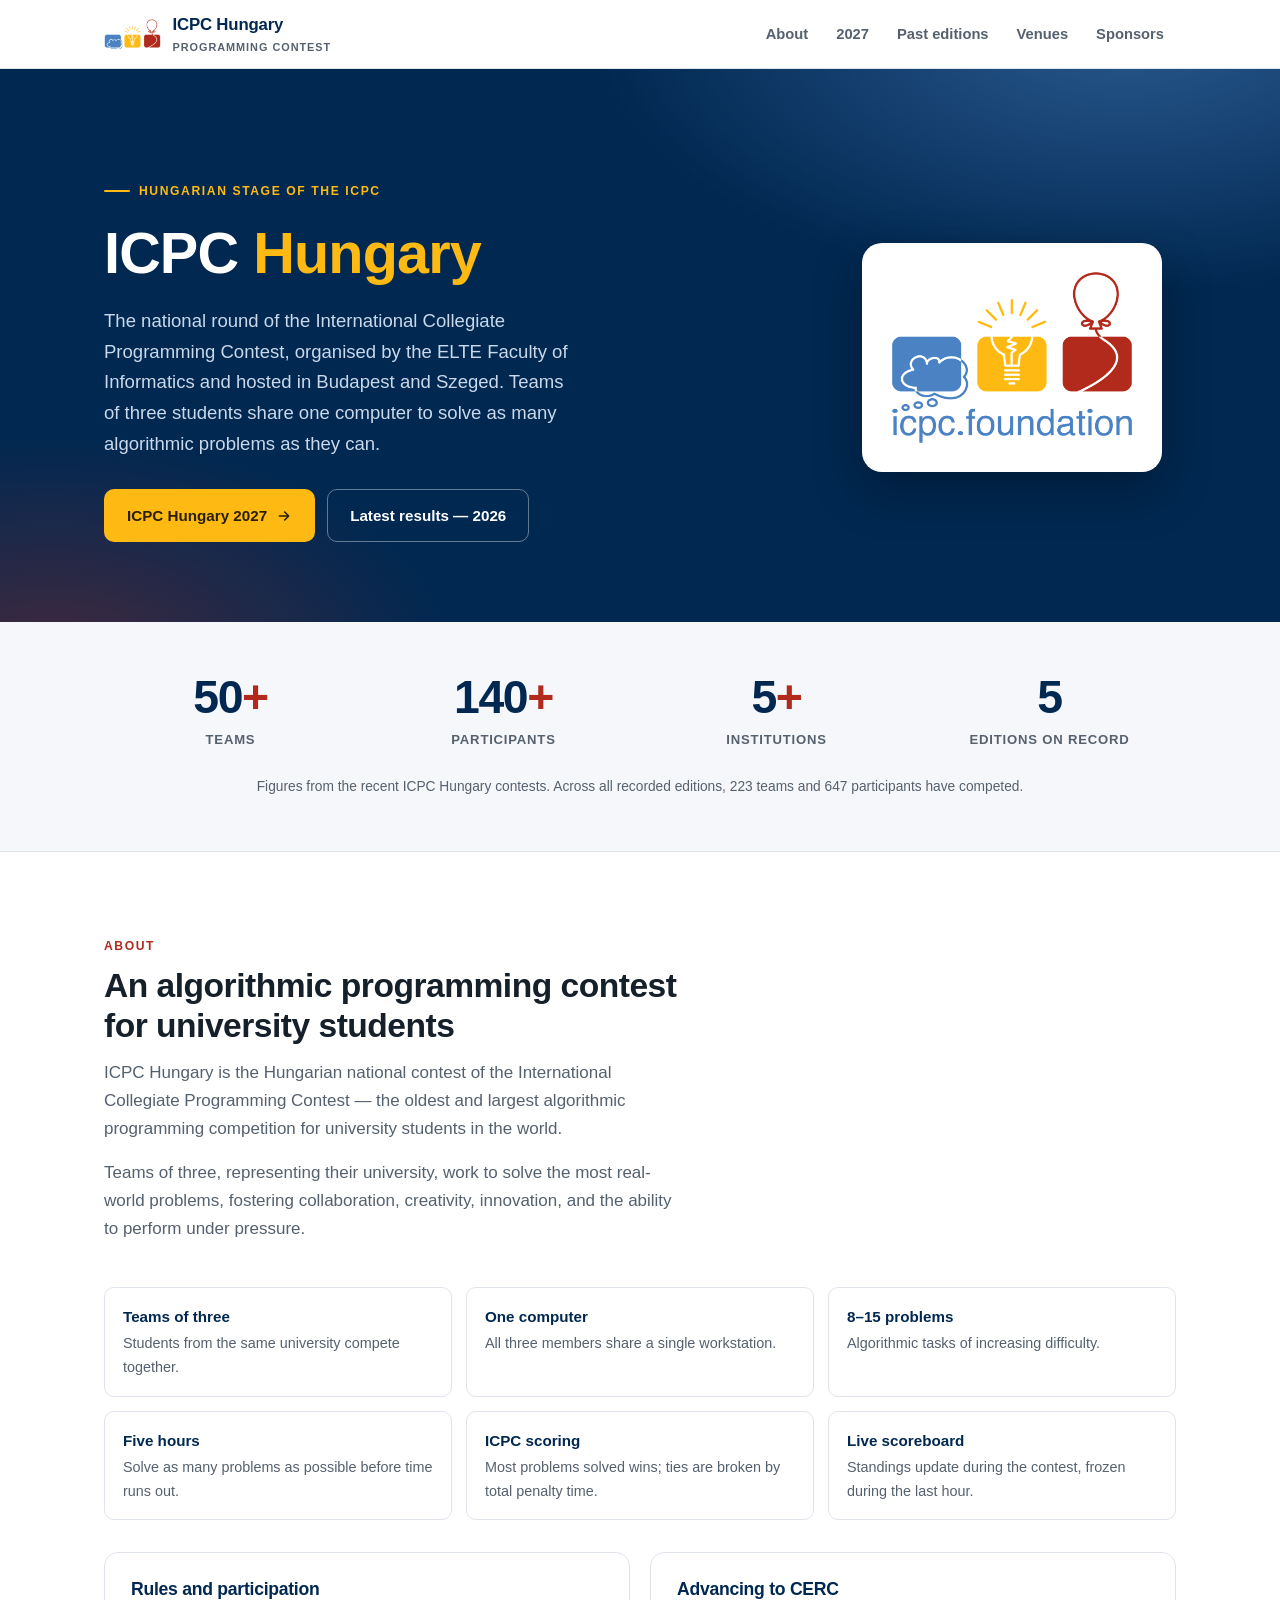
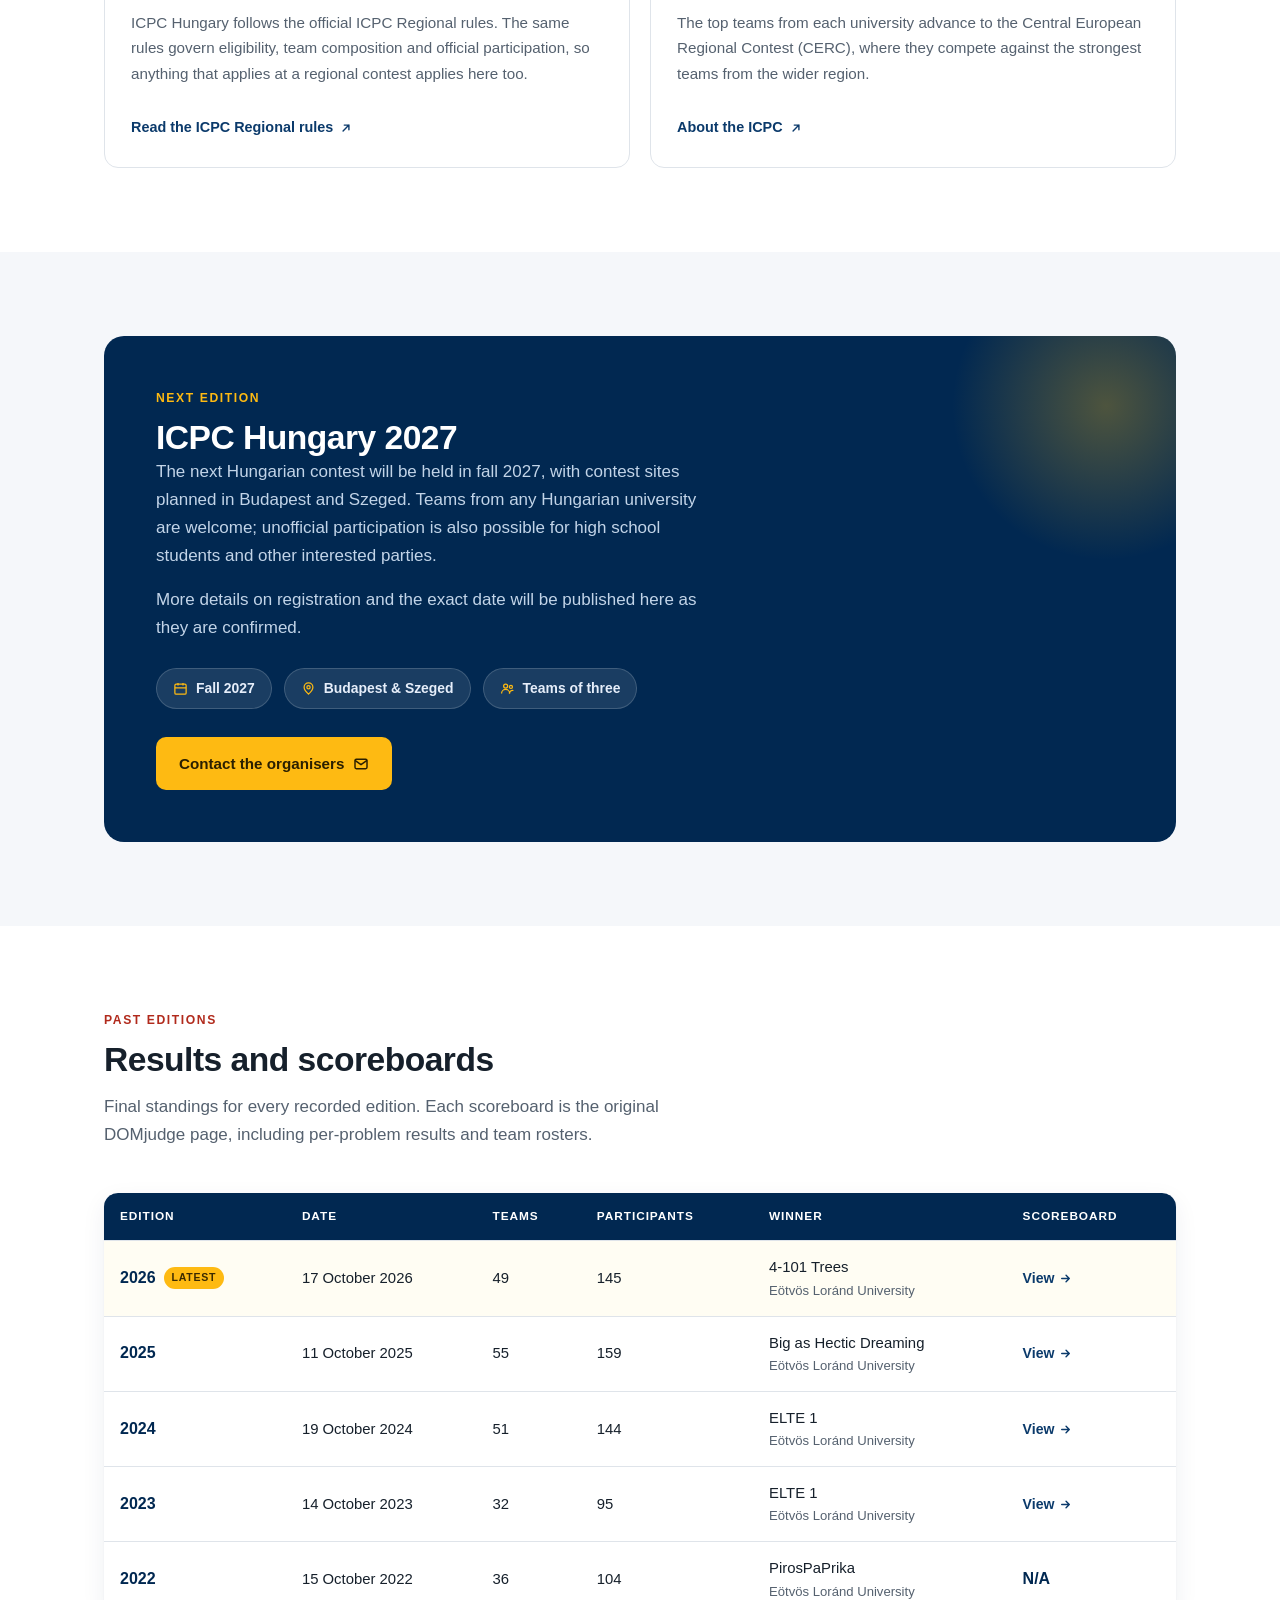
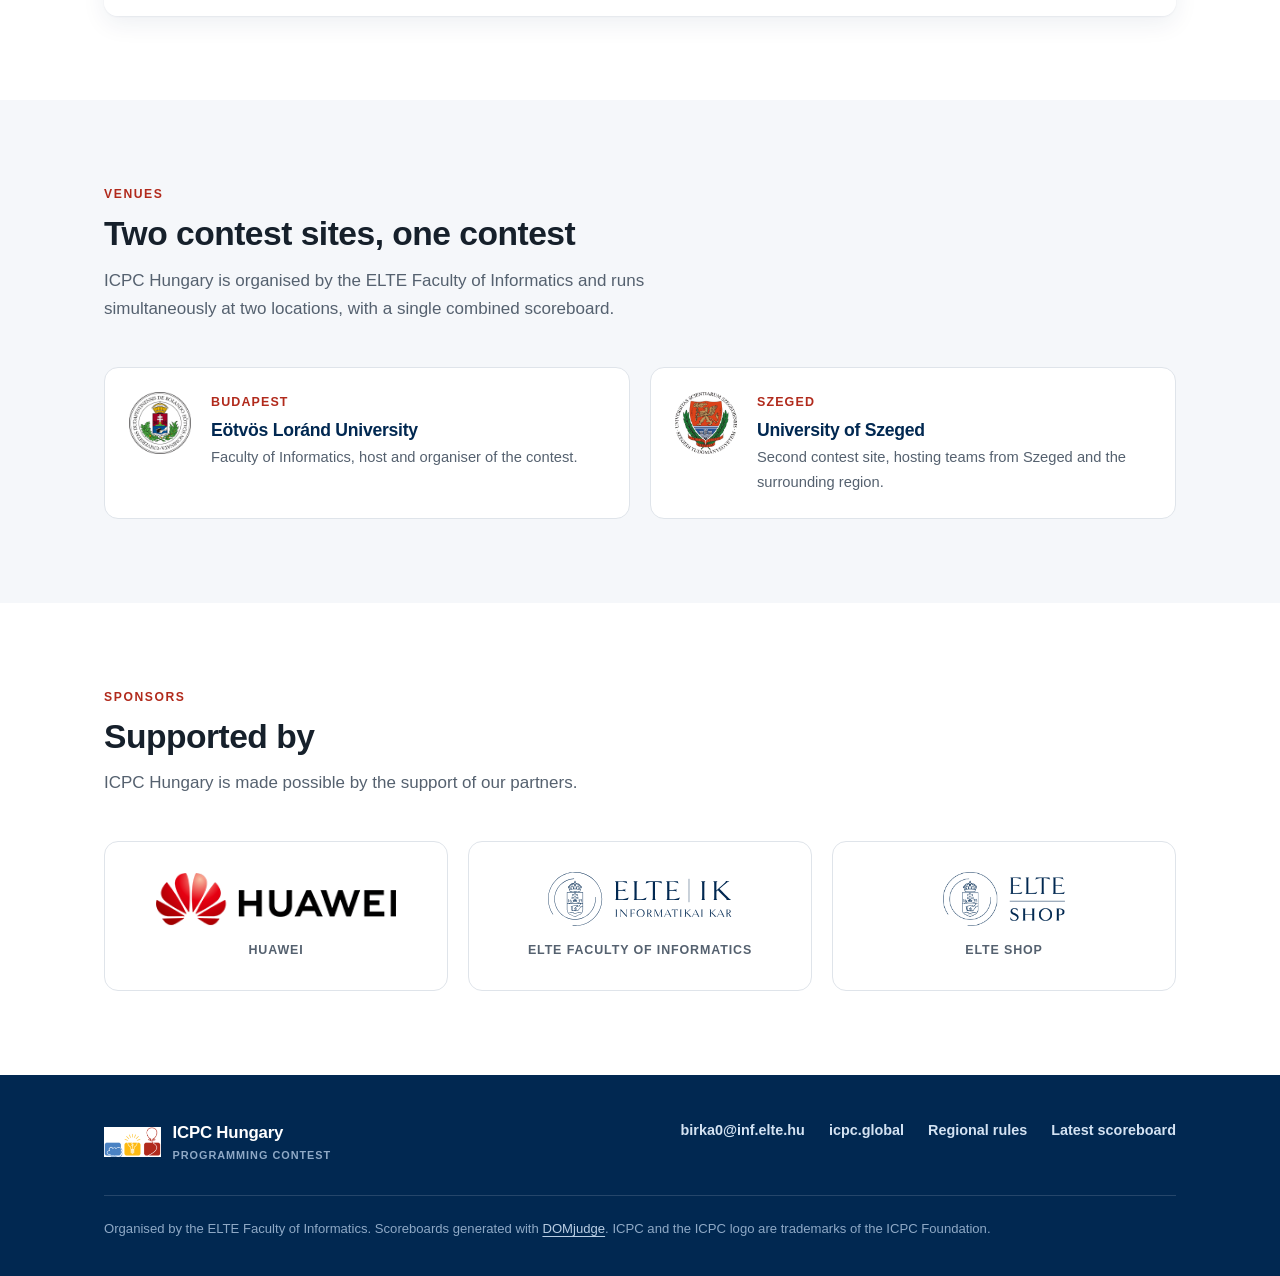
==== commit 27cabcb0: "update page contents and style; add 2022 contest data" ====
--- a/index.html
+++ b/index.html
@@ -9,438 +9,7 @@
 <meta property="og:title" content="ICPC Hungary">
 <meta property="og:description" content="The Hungarian stage of the International Collegiate Programming Contest. Next edition: fall 2027.">
 <meta property="og:type" content="website">
-<style>
-  :root {
-    --icpc-blue: #4a82c3;
-    --icpc-red: #b12a1c;
-    --icpc-yellow: #feba12;
-    --navy: #012851;
-    --navy-soft: #0b3a6b;
-    --ink: #16202b;
-    --ink-muted: #55616f;
-    --line: #dfe4ea;
-    --surface: #ffffff;
-    --surface-alt: #f5f7fa;
-    --radius: 14px;
-    --shadow: 0 1px 2px rgba(1, 40, 81, .06), 0 8px 24px rgba(1, 40, 81, .07);
-    --wrap: 1120px;
-  }
-
-  *, *::before, *::after { box-sizing: border-box; }
-
-  html { scroll-behavior: smooth; }
-  @media (prefers-reduced-motion: reduce) {
-    html { scroll-behavior: auto; }
-    * { animation-duration: .01ms !important; transition-duration: .01ms !important; }
-  }
-
-  body {
-    margin: 0;
-    font-family: -apple-system, BlinkMacSystemFont, "Segoe UI", Roboto, "Helvetica Neue", Arial, sans-serif;
-    font-size: 17px;
-    line-height: 1.65;
-    color: var(--ink);
-    background: var(--surface);
-    -webkit-font-smoothing: antialiased;
-  }
-
-  h1, h2, h3 { line-height: 1.2; margin: 0; letter-spacing: -.015em; }
-  h1 { font-size: clamp(2.1rem, 5.5vw, 3.6rem); font-weight: 800; }
-  h2 { font-size: clamp(1.5rem, 3.2vw, 2.1rem); font-weight: 750; }
-  h3 { font-size: 1.1rem; font-weight: 700; }
-  p { margin: 0 0 1rem; }
-  p:last-child { margin-bottom: 0; }
-
-  a { color: var(--navy-soft); text-underline-offset: 3px; }
-  a:hover { color: var(--icpc-red); }
-
-  :focus-visible {
-    outline: 3px solid var(--icpc-yellow);
-    outline-offset: 2px;
-    border-radius: 4px;
-  }
-
-  .wrap { width: 100%; max-width: var(--wrap); margin-inline: auto; padding-inline: 24px; }
-
-  .skip {
-    position: absolute; left: -9999px; top: 0; z-index: 100;
-    background: var(--navy); color: #fff; padding: 12px 20px; border-radius: 0 0 8px 0;
-  }
-  .skip:focus { left: 0; }
-
-  .visually-hidden {
-    position: absolute; width: 1px; height: 1px;
-    padding: 0; margin: -1px; overflow: hidden;
-    clip-path: inset(50%); white-space: nowrap; border: 0;
-  }
-
-  /* ---------- header ---------- */
-  .site-header {
-    position: sticky; top: 0; z-index: 50;
-    background: rgba(255, 255, 255, .92);
-    backdrop-filter: saturate(180%) blur(12px);
-    border-bottom: 1px solid var(--line);
-  }
-  .site-header .wrap {
-    display: flex; align-items: center; gap: 16px;
-    min-height: 68px;
-  }
-  .brand {
-    display: flex; align-items: center; gap: 11px;
-    font-weight: 800; font-size: 1.05rem; letter-spacing: -.01em;
-    color: var(--navy); text-decoration: none; white-space: nowrap;
-  }
-  .brand:hover { color: var(--navy); }
-  .brand img { width: auto; height: 30px; object-fit: contain; }
-  .brand span small {
-    display: block; font-size: .68rem; font-weight: 600;
-    letter-spacing: .09em; text-transform: uppercase; color: var(--ink-muted);
-  }
-
-  .nav { margin-left: auto; }
-  .nav ul {
-    display: flex; align-items: center; gap: 4px;
-    list-style: none; margin: 0; padding: 0;
-  }
-  .nav a {
-    display: block; padding: 8px 12px; border-radius: 8px;
-    font-size: .92rem; font-weight: 600; color: var(--ink-muted); text-decoration: none;
-  }
-  .nav a:hover { color: var(--navy); background: var(--surface-alt); }
-
-  .nav-toggle {
-    display: none; margin-left: auto;
-    background: none; border: 1px solid var(--line); border-radius: 8px;
-    padding: 8px 10px; cursor: pointer; color: var(--navy);
-  }
-  .nav-toggle svg { display: block; }
-
-  @media (max-width: 860px) {
-    .nav-toggle { display: block; }
-    .nav {
-      display: none; position: absolute; left: 0; right: 0; top: 100%;
-      background: #fff; border-bottom: 1px solid var(--line);
-      box-shadow: var(--shadow); padding: 8px 16px 16px;
-    }
-    .nav.open { display: block; }
-    .nav ul { flex-direction: column; align-items: stretch; gap: 2px; }
-    .nav a { padding: 12px; font-size: 1rem; }
-  }
-
-  /* ---------- hero ---------- */
-  .hero {
-    position: relative; overflow: hidden;
-    background: var(--navy);
-    color: #fff;
-    padding: clamp(56px, 9vw, 104px) 0 clamp(48px, 7vw, 80px);
-  }
-  .hero::before {
-    content: ""; position: absolute; inset: 0;
-    background:
-      radial-gradient(760px 380px at 88% -8%, rgba(74, 130, 195, .55), transparent 70%),
-      radial-gradient(560px 320px at 4% 108%, rgba(177, 42, 28, .38), transparent 72%);
-    pointer-events: none;
-  }
-  .hero .wrap { position: relative; }
-  .hero-grid {
-    display: grid; grid-template-columns: minmax(0, 1.35fr) minmax(0, .65fr);
-    gap: clamp(28px, 5vw, 64px); align-items: center;
-  }
-  @media (max-width: 780px) { .hero-grid { grid-template-columns: 1fr; } }
-
-  .eyebrow {
-    display: inline-flex; align-items: center; gap: 9px;
-    font-size: .76rem; font-weight: 700; letter-spacing: .13em; text-transform: uppercase;
-    color: var(--icpc-yellow); margin-bottom: 18px;
-  }
-  .eyebrow::before {
-    content: ""; width: 26px; height: 2px; background: var(--icpc-yellow); border-radius: 2px;
-  }
-
-  .hero h1 { color: #fff; }
-  .hero h1 em { font-style: normal; color: var(--icpc-yellow); }
-  .hero-lead {
-    margin-top: 18px; max-width: 46ch;
-    font-size: clamp(1.02rem, 1.6vw, 1.16rem); color: #c9d8ea;
-  }
-
-  .hero-actions { display: flex; flex-wrap: wrap; gap: 12px; margin-top: 30px; }
-  .btn {
-    display: inline-flex; align-items: center; gap: 9px;
-    padding: 13px 22px; border-radius: 10px;
-    font-size: .95rem; font-weight: 700; text-decoration: none;
-    border: 1.5px solid transparent; transition: transform .15s ease, background .15s ease;
-  }
-  .btn:hover { transform: translateY(-1px); }
-  .btn-primary { background: var(--icpc-yellow); color: #2a1f00; }
-  .btn-primary:hover { background: #ffc93f; color: #2a1f00; }
-  .btn-ghost { border-color: rgba(255, 255, 255, .38); color: #fff; }
-  .btn-ghost:hover { background: rgba(255, 255, 255, .1); color: #fff; }
-
-  .hero-facts {
-    display: flex; flex-wrap: wrap; gap: 10px 26px;
-    margin-top: 34px; padding-top: 22px;
-    border-top: 1px solid rgba(255, 255, 255, .16);
-    font-size: .88rem; color: #a9c0da;
-  }
-  .hero-facts span { display: inline-flex; align-items: center; gap: 8px; }
-  .hero-facts svg { flex: none; opacity: .8; }
-
-  .hero-logo {
-    justify-self: center; width: 100%; max-width: 300px;
-    background: #fff; border-radius: 20px; padding: 26px;
-    box-shadow: 0 18px 50px rgba(0, 0, 0, .3);
-  }
-  .hero-logo img { display: block; width: 100%; height: auto; }
-  @media (max-width: 780px) { .hero-logo { max-width: 220px; padding: 20px; } }
-
-  /* ---------- stats ---------- */
-  .stats { background: var(--surface-alt); border-bottom: 1px solid var(--line); }
-  .stats .wrap { padding-block: clamp(34px, 5vw, 52px); }
-  .stats-grid {
-    display: grid; grid-template-columns: repeat(4, minmax(0, 1fr));
-    gap: 20px; text-align: center;
-  }
-  @media (max-width: 700px) { .stats-grid { grid-template-columns: repeat(2, minmax(0, 1fr)); } }
-
-  .stat-num {
-    display: block;
-    font-size: clamp(2rem, 4.6vw, 2.9rem); font-weight: 800;
-    line-height: 1; letter-spacing: -.03em; color: var(--navy);
-    font-variant-numeric: tabular-nums;
-  }
-  .stat-num .plus { color: var(--icpc-red); }
-  .stat-label {
-    display: block; margin-top: 8px;
-    font-size: .82rem; font-weight: 650; letter-spacing: .06em;
-    text-transform: uppercase; color: var(--ink-muted);
-  }
-  .stats-note {
-    margin-top: 26px; text-align: center;
-    font-size: .86rem; color: var(--ink-muted);
-  }
-
-  /* ---------- sections ---------- */
-  section { scroll-margin-top: 84px; }
-  .section { padding-block: clamp(52px, 7vw, 84px); }
-  .section-alt { background: var(--surface-alt); }
-  .section-head { max-width: 62ch; margin-bottom: clamp(28px, 4vw, 44px); }
-  .section-head p { margin-top: 12px; color: var(--ink-muted); }
-
-  .kicker {
-    display: block; margin-bottom: 10px;
-    font-size: .76rem; font-weight: 700; letter-spacing: .13em;
-    text-transform: uppercase; color: var(--icpc-red);
-  }
-
-  /* ---------- about cards ---------- */
-  .about-grid {
-    display: grid; grid-template-columns: repeat(2, minmax(0, 1fr));
-    gap: 20px; margin-top: 32px;
-  }
-  @media (max-width: 760px) { .about-grid { grid-template-columns: 1fr; } }
-
-  .card {
-    background: var(--surface); border: 1px solid var(--line);
-    border-radius: var(--radius); padding: 26px;
-  }
-  .card h3 { margin-bottom: 10px; color: var(--navy); }
-  .card p { font-size: .95rem; color: var(--ink-muted); }
-  .card .card-link {
-    display: inline-flex; align-items: center; gap: 6px;
-    margin-top: 14px; font-size: .9rem; font-weight: 700; text-decoration: none;
-  }
-  .card .card-link:hover { text-decoration: underline; }
-
-  .format-list {
-    display: grid; grid-template-columns: repeat(3, minmax(0, 1fr));
-    gap: 14px; margin: 32px 0 0; padding: 0; list-style: none;
-  }
-  @media (max-width: 900px) { .format-list { grid-template-columns: repeat(2, minmax(0, 1fr)); } }
-  @media (max-width: 560px) { .format-list { grid-template-columns: 1fr; } }
-  .format-list li {
-    background: var(--surface); border: 1px solid var(--line);
-    border-radius: 10px; padding: 16px 18px;
-    font-size: .9rem; color: var(--ink-muted);
-  }
-  .format-list strong { display: block; color: var(--navy); font-size: .95rem; margin-bottom: 3px; }
-
-  /* ---------- next edition ---------- */
-  .next {
-    position: relative; overflow: hidden;
-    background: var(--navy); color: #fff;
-    border-radius: 20px; padding: clamp(30px, 5vw, 52px);
-  }
-  .next::after {
-    content: ""; position: absolute; right: -90px; top: -90px;
-    width: 320px; height: 320px; border-radius: 50%;
-    background: radial-gradient(circle, rgba(254, 186, 18, .3), transparent 68%);
-    pointer-events: none;
-  }
-  .next > * { position: relative; }
-  .next h2 { color: #fff; }
-  .next .kicker { color: var(--icpc-yellow); }
-  .next p { color: #c2d4e8; max-width: 60ch; }
-  .next-meta {
-    display: flex; flex-wrap: wrap; gap: 12px; margin: 26px 0 0;
-    padding: 0; list-style: none;
-  }
-  .next-meta li {
-    display: inline-flex; align-items: center; gap: 8px;
-    background: rgba(255, 255, 255, .1); border: 1px solid rgba(255, 255, 255, .16);
-    border-radius: 999px; padding: 8px 16px;
-    font-size: .87rem; font-weight: 600; color: #e6eefa;
-  }
-  .next-meta svg { flex: none; color: var(--icpc-yellow); }
-  .next .btn { margin-top: 28px; }
-
-  /* ---------- past editions ---------- */
-  .table-scroll {
-    overflow-x: auto; -webkit-overflow-scrolling: touch;
-    background: var(--surface); border-radius: var(--radius);
-    box-shadow: var(--shadow);
-  }
-  table.editions {
-    width: 100%; border-collapse: collapse; font-size: .93rem;
-    background: var(--surface);
-  }
-  table.editions caption {
-    caption-side: bottom; padding-top: 14px;
-    font-size: .84rem; color: var(--ink-muted); text-align: left;
-  }
-  .table-note {
-    margin: 14px 0 0; font-size: .84rem; color: var(--ink-muted);
-  }
-  table.editions th, table.editions td {
-    padding: 14px 16px; text-align: left; border-bottom: 1px solid var(--line);
-    white-space: nowrap;
-  }
-  table.editions thead th {
-    background: var(--navy); color: #fff;
-    font-size: .74rem; font-weight: 700; letter-spacing: .08em; text-transform: uppercase;
-  }
-  table.editions tbody tr:last-child td,
-  table.editions tbody tr:last-child th { border-bottom: 0; }
-  table.editions tbody tr:hover { background: #f8fafc; }
-  table.editions .year { font-weight: 800; color: var(--navy); font-size: 1rem; }
-  table.editions .num { font-variant-numeric: tabular-nums; }
-  table.editions .winner { white-space: normal; min-width: 190px; }
-  table.editions .winner small { display: block; color: var(--ink-muted); font-size: .82rem; }
-  table.editions tr.latest { background: #fffdf3; }
-  table.editions tr.latest:hover { background: #fffaeb; }
-
-  .badge {
-    display: inline-block; margin-left: 8px; padding: 2px 8px;
-    border-radius: 999px; font-size: .66rem; font-weight: 800;
-    letter-spacing: .07em; text-transform: uppercase; vertical-align: 2px;
-    background: var(--icpc-yellow); color: #3a2a00;
-  }
-
-  .score-link {
-    display: inline-flex; align-items: center; gap: 5px;
-    font-weight: 700; font-size: .88rem; text-decoration: none; white-space: nowrap;
-  }
-  .score-link:hover { text-decoration: underline; }
-
-  @media (max-width: 640px) {
-    table.editions, table.editions thead, table.editions tbody,
-    table.editions tr, table.editions th, table.editions td { display: block; }
-    .table-scroll { background: none; box-shadow: none; border-radius: 0; overflow: visible; }
-    table.editions thead { position: absolute; width: 1px; height: 1px; overflow: hidden; clip-path: inset(50%); }
-    table.editions tbody tr {
-      background: var(--surface); border: 1px solid var(--line);
-      border-radius: var(--radius); padding: 16px 18px; margin-bottom: 12px;
-      box-shadow: var(--shadow);
-    }
-    table.editions tbody tr.latest { border-color: #f0d68a; }
-    table.editions th, table.editions td {
-      padding: 0; border: 0; white-space: normal;
-    }
-    table.editions .year { font-size: 1.15rem; margin-bottom: 10px; }
-    table.editions td {
-      display: flex; justify-content: space-between; gap: 16px;
-      padding: 5px 0; font-size: .9rem;
-    }
-    table.editions td::before {
-      content: attr(data-label);
-      font-size: .74rem; font-weight: 700; letter-spacing: .07em;
-      text-transform: uppercase; color: var(--ink-muted);
-      flex: none; padding-top: 2px;
-    }
-    table.editions .winner { text-align: right; }
-    table.editions .winner small { text-align: right; }
-    table.editions td.winner { display: block; text-align: left; }
-    table.editions td.winner::before {
-      content: attr(data-label); display: block; margin-bottom: 2px; text-align: left;
-    }
-    table.editions td.winner small { text-align: left; }
-  }
-
-  /* ---------- venues ---------- */
-  .venues {
-    display: grid; grid-template-columns: repeat(2, minmax(0, 1fr));
-    gap: 20px;
-  }
-  @media (max-width: 760px) { .venues { grid-template-columns: 1fr; } }
-
-  .venue {
-    display: flex; gap: 20px; align-items: flex-start;
-    background: var(--surface); border: 1px solid var(--line);
-    border-radius: var(--radius); padding: 24px;
-  }
-  .venue img {
-    flex: none; width: 62px; height: 62px; object-fit: contain;
-  }
-  .venue h3 { color: var(--navy); margin-bottom: 4px; }
-  .venue .venue-city {
-    font-size: .78rem; font-weight: 700; letter-spacing: .09em;
-    text-transform: uppercase; color: var(--icpc-red); margin-bottom: 8px;
-  }
-  .venue p { font-size: .92rem; color: var(--ink-muted); }
-
-  /* ---------- sponsors ---------- */
-  .sponsors {
-    display: grid; grid-template-columns: repeat(3, minmax(0, 1fr));
-    gap: 20px; align-items: stretch;
-  }
-  @media (max-width: 760px) { .sponsors { grid-template-columns: 1fr; } }
-
-  .sponsor {
-    display: flex; flex-direction: column; align-items: center; justify-content: center;
-    gap: 14px; min-height: 150px; padding: 26px;
-    background: var(--surface); border: 1px solid var(--line);
-    border-radius: var(--radius); text-decoration: none;
-    transition: border-color .15s ease, box-shadow .15s ease;
-  }
-  .sponsor:hover { border-color: #c3cedb; box-shadow: var(--shadow); }
-  .sponsor img { max-width: 100%; max-height: 54px; width: auto; height: auto; object-fit: contain; }
-  .sponsor .sponsor-name {
-    font-size: .78rem; font-weight: 700; letter-spacing: .07em;
-    text-transform: uppercase; color: var(--ink-muted); text-align: center;
-  }
-
-  /* ---------- footer ---------- */
-  .site-footer {
-    background: var(--navy); color: #a9c0da;
-    padding-block: 44px 36px; font-size: .9rem;
-  }
-  .footer-grid {
-    display: flex; flex-wrap: wrap; gap: 28px 48px;
-    justify-content: space-between; align-items: flex-start;
-  }
-  .site-footer .brand { color: #fff; }
-  .site-footer .brand:hover { color: #fff; }
-  .site-footer .brand span small { color: #8fa9c6; }
-  .footer-links { display: flex; flex-wrap: wrap; gap: 8px 24px; margin: 0; padding: 0; list-style: none; }
-  .footer-links a { color: #d3e2f2; text-decoration: none; font-weight: 600; }
-  .footer-links a:hover { color: var(--icpc-yellow); text-decoration: underline; }
-  .footer-note {
-    margin-top: 30px; padding-top: 22px;
-    border-top: 1px solid rgba(255, 255, 255, .14);
-    font-size: .82rem; color: #8fa9c6;
-  }
-  .footer-note a { color: #b9cde3; }
-</style>
+<link rel="stylesheet" href="assets/css/style.css">
 </head>
 <body>
 <a class="skip" href="#main">Skip to content</a>
@@ -449,7 +18,7 @@
   <div class="wrap">
     <a class="brand" href="#top">
       <img src="assets/img/icpc-mark.png" alt="" width="900" height="470">
-      <span>ICPC Hungary<small>Collegiate Programming</small></span>
+      <span>ICPC Hungary<small>Programming Contest</small></span>
     </a>
     <button class="nav-toggle" type="button" aria-expanded="false" aria-controls="site-nav" aria-label="Toggle navigation">
       <svg width="20" height="20" viewBox="0 0 24 24" fill="none" stroke="currentColor" stroke-width="2.2" stroke-linecap="round" aria-hidden="true">
@@ -488,7 +57,7 @@
             </a>
             <a class="btn btn-ghost" href="2026/">Latest results — 2026</a>
           </div>
-          <div class="hero-facts">
+          <!--div class="hero-facts">
             <span>
               <svg width="15" height="15" viewBox="0 0 24 24" fill="none" stroke="currentColor" stroke-width="2" aria-hidden="true"><rect x="3" y="5" width="18" height="16" rx="2"/><path d="M8 3v4M16 3v4M3 11h18"/></svg>
               Fall 2027
@@ -501,7 +70,7 @@
               <svg width="15" height="15" viewBox="0 0 24 24" fill="none" stroke="currentColor" stroke-width="2" aria-hidden="true"><circle cx="9" cy="8" r="3.2"/><path d="M2.5 20a6.5 6.5 0 0 1 13 0"/><circle cx="17.5" cy="9.5" r="2.4"/><path d="M15 20a5 5 0 0 1 6.5-4.8"/></svg>
               Teams of three
             </span>
-          </div>
+          </div-->
         </div>
         <div class="hero-logo">
           <img src="assets/img/icpc-logo.png" alt="ICPC — International Collegiate Programming Contest" width="900" height="643">
@@ -514,11 +83,11 @@
     <div class="wrap">
       <div class="stats-grid">
         <div>
-          <span class="stat-num">55<span class="plus">+</span></span>
+          <span class="stat-num">50<span class="plus">+</span></span>
           <span class="stat-label">Teams</span>
         </div>
         <div>
-          <span class="stat-num">159<span class="plus">+</span></span>
+          <span class="stat-num">140<span class="plus">+</span></span>
           <span class="stat-label">Participants</span>
         </div>
         <div>
@@ -526,13 +95,13 @@
           <span class="stat-label">Institutions</span>
         </div>
         <div>
-          <span class="stat-num">4</span>
+          <span class="stat-num">5</span>
           <span class="stat-label">Editions on record</span>
         </div>
       </div>
       <p class="stats-note">
-        Peak edition figures, from ICPC Hungary 2025 — the largest contest so far.
-        Across all four recorded editions, 187 teams and 543 participants have competed.
+        Figures from the recent ICPC Hungary contests.
+        Across all recorded editions, 223 teams and 647 participants have competed.
       </p>
     </div>
   </div>
@@ -541,21 +110,25 @@
     <div class="wrap">
       <div class="section-head">
         <span class="kicker">About</span>
-        <h2>A contest for university students, run like the regionals</h2>
+        <h2>An algorithmic programming contest for university students</h2>
         <p>
           ICPC Hungary is the Hungarian national contest of the International Collegiate Programming
           Contest — the oldest and largest algorithmic programming competition for university students
-          in the world. It is organised by the ELTE Faculty of Informatics.
+          in the world.
+        </p>
+        <p>
+          Teams of three, representing their university, work to solve the most real-world problems,
+          fostering collaboration, creativity, innovation, and the ability to perform under pressure.
         </p>
       </div>
 
       <ul class="format-list">
         <li><strong>Teams of three</strong>Students from the same university compete together.</li>
         <li><strong>One computer</strong>All three members share a single workstation.</li>
-        <li><strong>12–13 problems</strong>Algorithmic tasks of increasing difficulty, in English.</li>
-        <li><strong>About five hours</strong>Solve as many problems as possible before time runs out.</li>
+        <li><strong>8–15 problems</strong>Algorithmic tasks of increasing difficulty.</li>
+        <li><strong>Five hours</strong>Solve as many problems as possible before time runs out.</li>
         <li><strong>ICPC scoring</strong>Most problems solved wins; ties are broken by total penalty time.</li>
-        <li><strong>Live scoreboard</strong>Standings update during the contest, frozen near the end.</li>
+        <li><strong>Live scoreboard</strong>Standings update during the contest, frozen during the last hour.</li>
       </ul>
 
       <div class="about-grid">
@@ -592,9 +165,12 @@
         <span class="kicker">Next edition</span>
         <h2>ICPC Hungary 2027</h2>
         <p>
-          The next Hungarian contest will be held in fall 2027, again with contest sites in Budapest
-          and Szeged. Teams from any Hungarian university are welcome; details on registration and
-          the exact date will be published here as they are confirmed.
+          The next Hungarian contest will be held in fall 2027, with contest sites planned in Budapest
+          and Szeged. Teams from any Hungarian university are welcome; unofficial participation is also
+          possible for high school students and other interested parties.
+        </p>
+        <p>
+          More details on registration and the exact date will be published here as they are confirmed.
         </p>
         <ul class="next-meta">
           <li>
@@ -675,10 +251,18 @@
               <td data-label="Winner" class="winner">ELTE 1<small>Eötvös Loránd University</small></td>
               <td data-label="Scoreboard"><a class="score-link" href="2023/">View <svg width="13" height="13" viewBox="0 0 24 24" fill="none" stroke="currentColor" stroke-width="2.6" stroke-linecap="round" stroke-linejoin="round" aria-hidden="true"><path d="M5 12h14M13 6l6 6-6 6"/></svg></a></td>
             </tr>
+            <tr>
+              <th scope="row" class="year">2022</th>
+              <td data-label="Date">15 October 2022</td>
+              <td data-label="Teams" class="num">36</td>
+              <td data-label="Participants" class="num">104</td>
+              <td data-label="Winner" class="winner">PirosPaPrika<small>Eötvös Loránd University</small></td>
+              <td data-label="Scoreboard" class="nolink">N/A</td>
+            </tr>
           </tbody>
         </table>
       </div>
-      <p class="table-note">Team and participant counts are taken from the final standings of each scoreboard.</p>
+      <!--p class="table-note">Team and participant counts are taken from the final standings of each scoreboard.</p-->
     </div>
   </section>
 
@@ -746,7 +330,7 @@
     <div class="footer-grid">
       <a class="brand" href="#top">
         <img src="assets/img/icpc-mark.png" alt="" width="900" height="470">
-        <span>ICPC Hungary<small>Collegiate Programming</small></span>
+        <span>ICPC Hungary<small>Programming Contest</small></span>
       </a>
       <ul class="footer-links">
         <li><a href="mailto:birka0@inf.elte.hu">birka0@inf.elte.hu</a></li>
--- a/assets/css/style.css
+++ b/assets/css/style.css
@@ -0,0 +1,432 @@
+:root {
+  --icpc-blue: #4a82c3;
+  --icpc-red: #b12a1c;
+  --icpc-yellow: #feba12;
+  --navy: #012851;
+  --navy-soft: #0b3a6b;
+  --ink: #16202b;
+  --ink-muted: #55616f;
+  --line: #dfe4ea;
+  --surface: #ffffff;
+  --surface-alt: #f5f7fa;
+  --radius: 14px;
+  --shadow: 0 1px 2px rgba(1, 40, 81, .06), 0 8px 24px rgba(1, 40, 81, .07);
+  --wrap: 1120px;
+}
+
+*, *::before, *::after { box-sizing: border-box; }
+
+html { scroll-behavior: smooth; }
+@media (prefers-reduced-motion: reduce) {
+  html { scroll-behavior: auto; }
+  * { animation-duration: .01ms !important; transition-duration: .01ms !important; }
+}
+
+body {
+  margin: 0;
+  font-family: -apple-system, BlinkMacSystemFont, "Segoe UI", Roboto, "Helvetica Neue", Arial, sans-serif;
+  font-size: 17px;
+  line-height: 1.65;
+  color: var(--ink);
+  background: var(--surface);
+  -webkit-font-smoothing: antialiased;
+}
+
+h1, h2, h3 { line-height: 1.2; margin: 0; letter-spacing: -.015em; }
+h1 { font-size: clamp(2.1rem, 5.5vw, 3.6rem); font-weight: 800; }
+h2 { font-size: clamp(1.5rem, 3.2vw, 2.1rem); font-weight: 750; }
+h3 { font-size: 1.1rem; font-weight: 700; }
+p { margin: 0 0 1rem; }
+p:last-child { margin-bottom: 0; }
+
+a { color: var(--navy-soft); text-underline-offset: 3px; }
+a:hover { color: var(--icpc-red); }
+
+:focus-visible {
+  outline: 3px solid var(--icpc-yellow);
+  outline-offset: 2px;
+  border-radius: 4px;
+}
+
+.wrap { width: 100%; max-width: var(--wrap); margin-inline: auto; padding-inline: 24px; }
+
+.skip {
+  position: absolute; left: -9999px; top: 0; z-index: 100;
+  background: var(--navy); color: #fff; padding: 12px 20px; border-radius: 0 0 8px 0;
+}
+.skip:focus { left: 0; }
+
+.visually-hidden {
+  position: absolute; width: 1px; height: 1px;
+  padding: 0; margin: -1px; overflow: hidden;
+  clip-path: inset(50%); white-space: nowrap; border: 0;
+}
+
+/* ---------- header ---------- */
+.site-header {
+  position: sticky; top: 0; z-index: 50;
+  background: rgba(255, 255, 255, .92);
+  backdrop-filter: saturate(180%) blur(12px);
+  border-bottom: 1px solid var(--line);
+}
+.site-header .wrap {
+  display: flex; align-items: center; gap: 16px;
+  min-height: 68px;
+}
+.brand {
+  display: flex; align-items: center; gap: 11px;
+  font-weight: 800; font-size: 1.05rem; letter-spacing: -.01em;
+  color: var(--navy); text-decoration: none; white-space: nowrap;
+}
+.brand:hover { color: var(--navy); }
+.brand img { width: auto; height: 30px; object-fit: contain; }
+.brand span small {
+  display: block; font-size: .68rem; font-weight: 600;
+  letter-spacing: .09em; text-transform: uppercase; color: var(--ink-muted);
+}
+
+.nav { margin-left: auto; }
+.nav ul {
+  display: flex; align-items: center; gap: 4px;
+  list-style: none; margin: 0; padding: 0;
+}
+.nav a {
+  display: block; padding: 8px 12px; border-radius: 8px;
+  font-size: .92rem; font-weight: 600; color: var(--ink-muted); text-decoration: none;
+}
+.nav a:hover { color: var(--navy); background: var(--surface-alt); }
+
+.nav-toggle {
+  display: none; margin-left: auto;
+  background: none; border: 1px solid var(--line); border-radius: 8px;
+  padding: 8px 10px; cursor: pointer; color: var(--navy);
+}
+.nav-toggle svg { display: block; }
+
+@media (max-width: 860px) {
+  .nav-toggle { display: block; }
+  .nav {
+    display: none; position: absolute; left: 0; right: 0; top: 100%;
+    background: #fff; border-bottom: 1px solid var(--line);
+    box-shadow: var(--shadow); padding: 8px 16px 16px;
+  }
+  .nav.open { display: block; }
+  .nav ul { flex-direction: column; align-items: stretch; gap: 2px; }
+  .nav a { padding: 12px; font-size: 1rem; }
+}
+
+/* ---------- hero ---------- */
+.hero {
+  position: relative; overflow: hidden;
+  background: var(--navy);
+  color: #fff;
+  padding: clamp(56px, 9vw, 104px) 0 clamp(48px, 7vw, 80px);
+}
+.hero::before {
+  content: ""; position: absolute; inset: 0;
+  background:
+    radial-gradient(760px 380px at 88% -8%, rgba(74, 130, 195, .55), transparent 70%),
+    radial-gradient(560px 320px at 4% 108%, rgba(177, 42, 28, .38), transparent 72%);
+  pointer-events: none;
+}
+.hero .wrap { position: relative; }
+.hero-grid {
+  display: grid; grid-template-columns: minmax(0, 1.35fr) minmax(0, .65fr);
+  gap: clamp(28px, 5vw, 64px); align-items: center;
+}
+@media (max-width: 780px) { .hero-grid { grid-template-columns: 1fr; } }
+
+.eyebrow {
+  display: inline-flex; align-items: center; gap: 9px;
+  font-size: .76rem; font-weight: 700; letter-spacing: .13em; text-transform: uppercase;
+  color: var(--icpc-yellow); margin-bottom: 18px;
+}
+.eyebrow::before {
+  content: ""; width: 26px; height: 2px; background: var(--icpc-yellow); border-radius: 2px;
+}
+
+.hero h1 { color: #fff; }
+.hero h1 em { font-style: normal; color: var(--icpc-yellow); }
+.hero-lead {
+  margin-top: 18px; max-width: 46ch;
+  font-size: clamp(1.02rem, 1.6vw, 1.16rem); color: #c9d8ea;
+}
+
+.hero-actions { display: flex; flex-wrap: wrap; gap: 12px; margin-top: 30px; }
+.btn {
+  display: inline-flex; align-items: center; gap: 9px;
+  padding: 13px 22px; border-radius: 10px;
+  font-size: .95rem; font-weight: 700; text-decoration: none;
+  border: 1.5px solid transparent; transition: transform .15s ease, background .15s ease;
+}
+.btn:hover { transform: translateY(-1px); }
+.btn-primary { background: var(--icpc-yellow); color: #2a1f00; }
+.btn-primary:hover { background: #ffc93f; color: #2a1f00; }
+.btn-ghost { border-color: rgba(255, 255, 255, .38); color: #fff; }
+.btn-ghost:hover { background: rgba(255, 255, 255, .1); color: #fff; }
+
+.hero-facts {
+  display: flex; flex-wrap: wrap; gap: 10px 26px;
+  margin-top: 34px; padding-top: 22px;
+  border-top: 1px solid rgba(255, 255, 255, .16);
+  font-size: .88rem; color: #a9c0da;
+}
+.hero-facts span { display: inline-flex; align-items: center; gap: 8px; }
+.hero-facts svg { flex: none; opacity: .8; }
+
+.hero-logo {
+  justify-self: center; width: 100%; max-width: 300px;
+  background: #fff; border-radius: 20px; padding: 26px;
+  box-shadow: 0 18px 50px rgba(0, 0, 0, .3);
+}
+.hero-logo img { display: block; width: 100%; height: auto; }
+@media (max-width: 780px) { .hero-logo { max-width: 220px; padding: 20px; } }
+
+/* ---------- stats ---------- */
+.stats { background: var(--surface-alt); border-bottom: 1px solid var(--line); }
+.stats .wrap { padding-block: clamp(34px, 5vw, 52px); }
+.stats-grid {
+  display: grid; grid-template-columns: repeat(4, minmax(0, 1fr));
+  gap: 20px; text-align: center;
+}
+@media (max-width: 700px) { .stats-grid { grid-template-columns: repeat(2, minmax(0, 1fr)); } }
+
+.stat-num {
+  display: block;
+  font-size: clamp(2rem, 4.6vw, 2.9rem); font-weight: 800;
+  line-height: 1; letter-spacing: -.03em; color: var(--navy);
+  font-variant-numeric: tabular-nums;
+}
+.stat-num .plus { color: var(--icpc-red); }
+.stat-label {
+  display: block; margin-top: 8px;
+  font-size: .82rem; font-weight: 650; letter-spacing: .06em;
+  text-transform: uppercase; color: var(--ink-muted);
+}
+.stats-note {
+  margin-top: 26px; text-align: center;
+  font-size: .86rem; color: var(--ink-muted);
+}
+
+/* ---------- sections ---------- */
+section { scroll-margin-top: 84px; }
+.section { padding-block: clamp(52px, 7vw, 84px); }
+.section-alt { background: var(--surface-alt); }
+.section-head { max-width: 62ch; margin-bottom: clamp(28px, 4vw, 44px); }
+.section-head p { margin-top: 12px; color: var(--ink-muted); }
+
+.kicker {
+  display: block; margin-bottom: 10px;
+  font-size: .76rem; font-weight: 700; letter-spacing: .13em;
+  text-transform: uppercase; color: var(--icpc-red);
+}
+
+/* ---------- about cards ---------- */
+.about-grid {
+  display: grid; grid-template-columns: repeat(2, minmax(0, 1fr));
+  gap: 20px; margin-top: 32px;
+}
+@media (max-width: 760px) { .about-grid { grid-template-columns: 1fr; } }
+
+.card {
+  background: var(--surface); border: 1px solid var(--line);
+  border-radius: var(--radius); padding: 26px;
+}
+.card h3 { margin-bottom: 10px; color: var(--navy); }
+.card p { font-size: .95rem; color: var(--ink-muted); }
+.card .card-link {
+  display: inline-flex; align-items: center; gap: 6px;
+  margin-top: 14px; font-size: .9rem; font-weight: 700; text-decoration: none;
+}
+.card .card-link:hover { text-decoration: underline; }
+
+.format-list {
+  display: grid; grid-template-columns: repeat(3, minmax(0, 1fr));
+  gap: 14px; margin: 32px 0 0; padding: 0; list-style: none;
+}
+@media (max-width: 900px) { .format-list { grid-template-columns: repeat(2, minmax(0, 1fr)); } }
+@media (max-width: 560px) { .format-list { grid-template-columns: 1fr; } }
+.format-list li {
+  background: var(--surface); border: 1px solid var(--line);
+  border-radius: 10px; padding: 16px 18px;
+  font-size: .9rem; color: var(--ink-muted);
+}
+.format-list strong { display: block; color: var(--navy); font-size: .95rem; margin-bottom: 3px; }
+
+/* ---------- next edition ---------- */
+.next {
+  position: relative; overflow: hidden;
+  background: var(--navy); color: #fff;
+  border-radius: 20px; padding: clamp(30px, 5vw, 52px);
+}
+.next::after {
+  content: ""; position: absolute; right: -90px; top: -90px;
+  width: 320px; height: 320px; border-radius: 50%;
+  background: radial-gradient(circle, rgba(254, 186, 18, .3), transparent 68%);
+  pointer-events: none;
+}
+.next > * { position: relative; }
+.next h2 { color: #fff; }
+.next .kicker { color: var(--icpc-yellow); }
+.next p { color: #c2d4e8; max-width: 60ch; }
+.next-meta {
+  display: flex; flex-wrap: wrap; gap: 12px; margin: 26px 0 0;
+  padding: 0; list-style: none;
+}
+.next-meta li {
+  display: inline-flex; align-items: center; gap: 8px;
+  background: rgba(255, 255, 255, .1); border: 1px solid rgba(255, 255, 255, .16);
+  border-radius: 999px; padding: 8px 16px;
+  font-size: .87rem; font-weight: 600; color: #e6eefa;
+}
+.next-meta svg { flex: none; color: var(--icpc-yellow); }
+.next .btn { margin-top: 28px; }
+
+/* ---------- past editions ---------- */
+.table-scroll {
+  overflow-x: auto; -webkit-overflow-scrolling: touch;
+  background: var(--surface); border-radius: var(--radius);
+  box-shadow: var(--shadow);
+}
+table.editions {
+  width: 100%; border-collapse: collapse; font-size: .93rem;
+  background: var(--surface);
+}
+table.editions caption {
+  caption-side: bottom; padding-top: 14px;
+  font-size: .84rem; color: var(--ink-muted); text-align: left;
+}
+.table-note {
+  margin: 14px 0 0; font-size: .84rem; color: var(--ink-muted);
+}
+table.editions th, table.editions td {
+  padding: 14px 16px; text-align: left; border-bottom: 1px solid var(--line);
+  white-space: nowrap;
+}
+table.editions thead th {
+  background: var(--navy); color: #fff;
+  font-size: .74rem; font-weight: 700; letter-spacing: .08em; text-transform: uppercase;
+}
+table.editions tbody tr:last-child td,
+table.editions tbody tr:last-child th { border-bottom: 0; }
+table.editions tbody tr:hover { background: #f8fafc; }
+table.editions .year { font-weight: 800; color: var(--navy); font-size: 1rem; }
+table.editions .num { font-variant-numeric: tabular-nums; }
+table.editions .winner { white-space: normal; min-width: 190px; }
+table.editions .winner small { display: block; color: var(--ink-muted); font-size: .82rem; }
+table.editions .nolink { font-weight: 600; color: var(--navy); font-size: 1rem; }
+table.editions tr.latest { background: #fffdf3; }
+table.editions tr.latest:hover { background: #fffaeb; }
+
+.badge {
+  display: inline-block; margin-left: 8px; padding: 2px 8px;
+  border-radius: 999px; font-size: .66rem; font-weight: 800;
+  letter-spacing: .07em; text-transform: uppercase; vertical-align: 2px;
+  background: var(--icpc-yellow); color: #3a2a00;
+}
+
+.score-link {
+  display: inline-flex; align-items: center; gap: 5px;
+  font-weight: 700; font-size: .88rem; text-decoration: none; white-space: nowrap;
+}
+.score-link:hover { text-decoration: underline; }
+
+@media (max-width: 640px) {
+  table.editions, table.editions thead, table.editions tbody,
+  table.editions tr, table.editions th, table.editions td { display: block; }
+  .table-scroll { background: none; box-shadow: none; border-radius: 0; overflow: visible; }
+  table.editions thead { position: absolute; width: 1px; height: 1px; overflow: hidden; clip-path: inset(50%); }
+  table.editions tbody tr {
+    background: var(--surface); border: 1px solid var(--line);
+    border-radius: var(--radius); padding: 16px 18px; margin-bottom: 12px;
+    box-shadow: var(--shadow);
+  }
+  table.editions tbody tr.latest { border-color: #f0d68a; }
+  table.editions th, table.editions td {
+    padding: 0; border: 0; white-space: normal;
+  }
+  table.editions .year { font-size: 1.15rem; margin-bottom: 10px; }
+  table.editions td {
+    display: flex; justify-content: space-between; gap: 16px;
+    padding: 5px 0; font-size: .9rem;
+  }
+  table.editions td::before {
+    content: attr(data-label);
+    font-size: .74rem; font-weight: 700; letter-spacing: .07em;
+    text-transform: uppercase; color: var(--ink-muted);
+    flex: none; padding-top: 2px;
+  }
+  table.editions .winner { text-align: right; }
+  table.editions .winner small { text-align: right; }
+  table.editions td.winner { display: block; text-align: left; }
+  table.editions td.winner::before {
+    content: attr(data-label); display: block; margin-bottom: 2px; text-align: left;
+  }
+  table.editions td.winner small { text-align: left; }
+  table.editions .nolink { font-size: 1.15rem; margin-bottom: 10px; }
+}
+
+/* ---------- venues ---------- */
+.venues {
+  display: grid; grid-template-columns: repeat(2, minmax(0, 1fr));
+  gap: 20px;
+}
+@media (max-width: 760px) { .venues { grid-template-columns: 1fr; } }
+
+.venue {
+  display: flex; gap: 20px; align-items: flex-start;
+  background: var(--surface); border: 1px solid var(--line);
+  border-radius: var(--radius); padding: 24px;
+}
+.venue img {
+  flex: none; width: 62px; height: 62px; object-fit: contain;
+}
+.venue h3 { color: var(--navy); margin-bottom: 4px; }
+.venue .venue-city {
+  font-size: .78rem; font-weight: 700; letter-spacing: .09em;
+  text-transform: uppercase; color: var(--icpc-red); margin-bottom: 8px;
+}
+.venue p { font-size: .92rem; color: var(--ink-muted); }
+
+/* ---------- sponsors ---------- */
+.sponsors {
+  display: grid; grid-template-columns: repeat(3, minmax(0, 1fr));
+  gap: 20px; align-items: stretch;
+}
+@media (max-width: 760px) { .sponsors { grid-template-columns: 1fr; } }
+
+.sponsor {
+  display: flex; flex-direction: column; align-items: center; justify-content: center;
+  gap: 14px; min-height: 150px; padding: 26px;
+  background: var(--surface); border: 1px solid var(--line);
+  border-radius: var(--radius); text-decoration: none;
+  transition: border-color .15s ease, box-shadow .15s ease;
+}
+.sponsor:hover { border-color: #c3cedb; box-shadow: var(--shadow); }
+.sponsor img { max-width: 100%; max-height: 54px; width: auto; height: auto; object-fit: contain; }
+.sponsor .sponsor-name {
+  font-size: .78rem; font-weight: 700; letter-spacing: .07em;
+  text-transform: uppercase; color: var(--ink-muted); text-align: center;
+}
+
+/* ---------- footer ---------- */
+.site-footer {
+  background: var(--navy); color: #a9c0da;
+  padding-block: 44px 36px; font-size: .9rem;
+}
+.footer-grid {
+  display: flex; flex-wrap: wrap; gap: 28px 48px;
+  justify-content: space-between; align-items: flex-start;
+}
+.site-footer .brand { color: #fff; }
+.site-footer .brand:hover { color: #fff; }
+.site-footer .brand span small { color: #8fa9c6; }
+.footer-links { display: flex; flex-wrap: wrap; gap: 8px 24px; margin: 0; padding: 0; list-style: none; }
+.footer-links a { color: #d3e2f2; text-decoration: none; font-weight: 600; }
+.footer-links a:hover { color: var(--icpc-yellow); text-decoration: underline; }
+.footer-note {
+  margin-top: 30px; padding-top: 22px;
+  border-top: 1px solid rgba(255, 255, 255, .14);
+  font-size: .82rem; color: #8fa9c6;
+}
+.footer-note a { color: #b9cde3; }
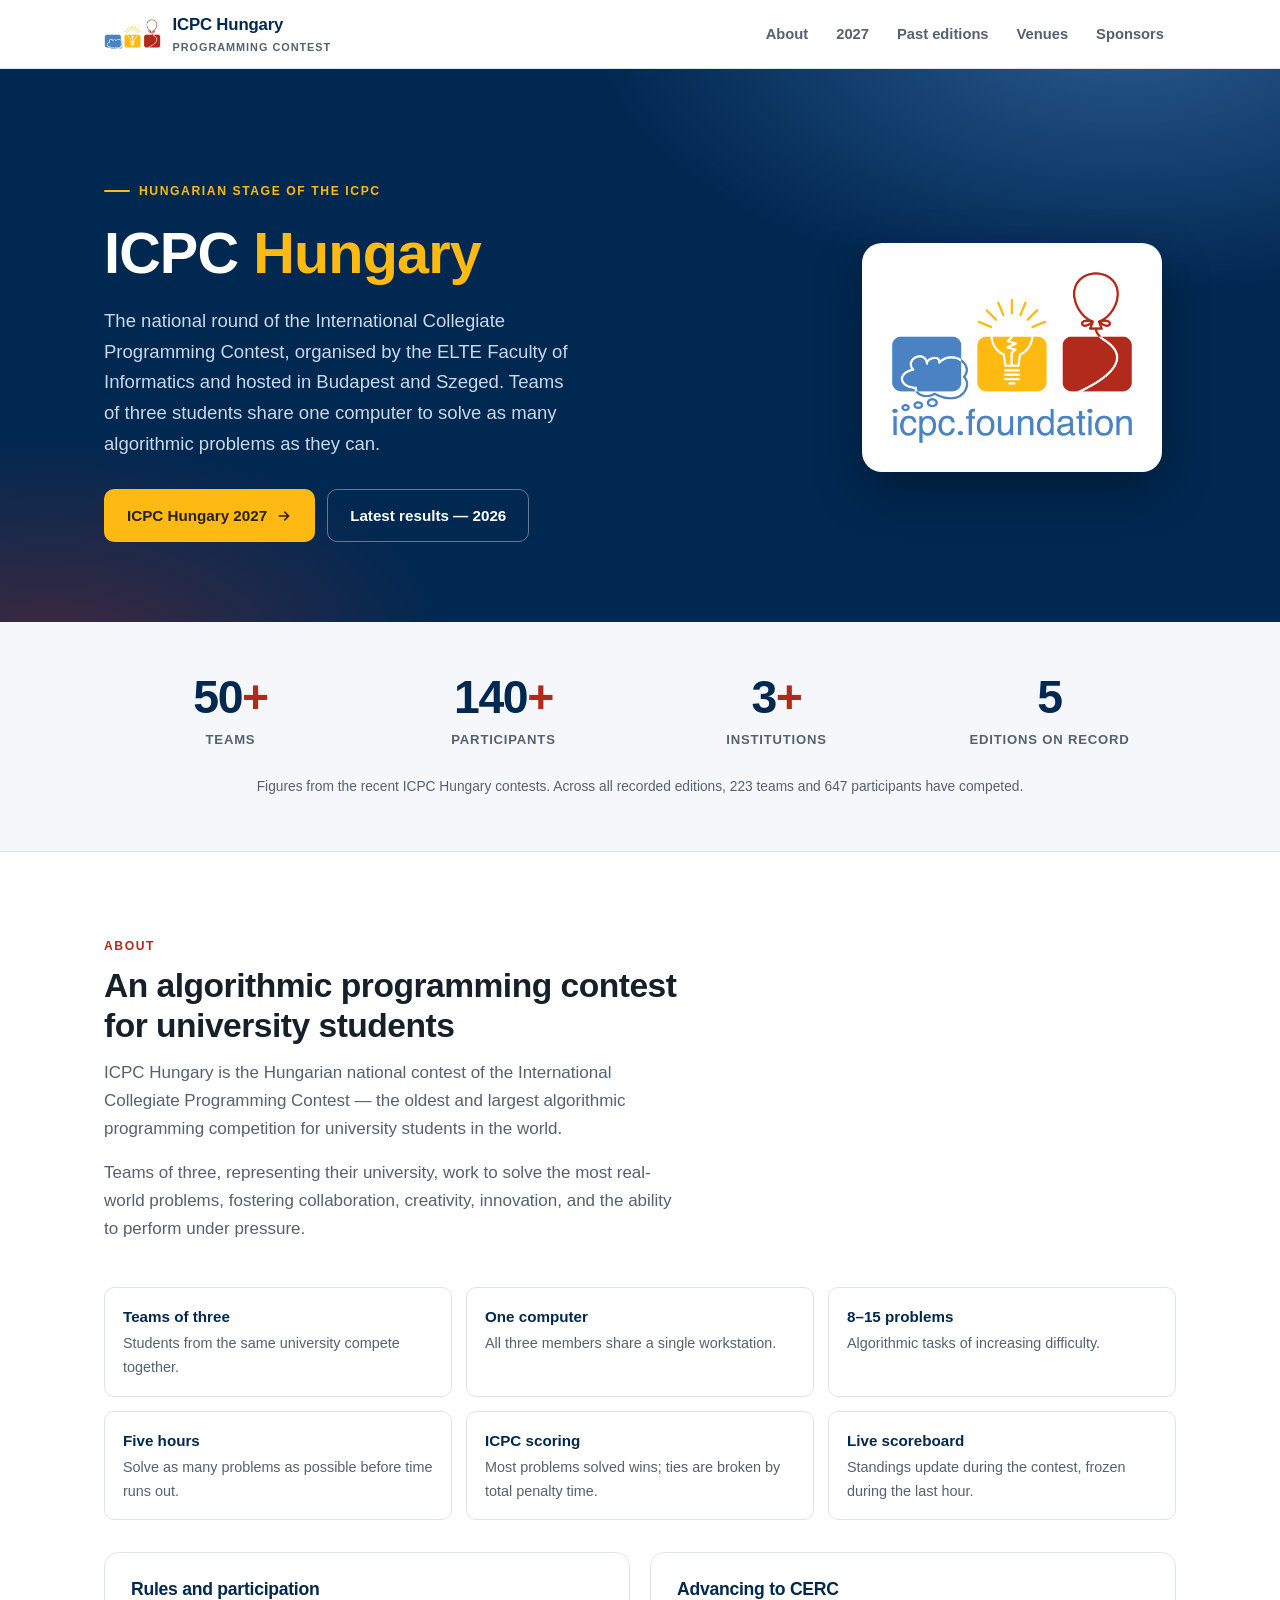
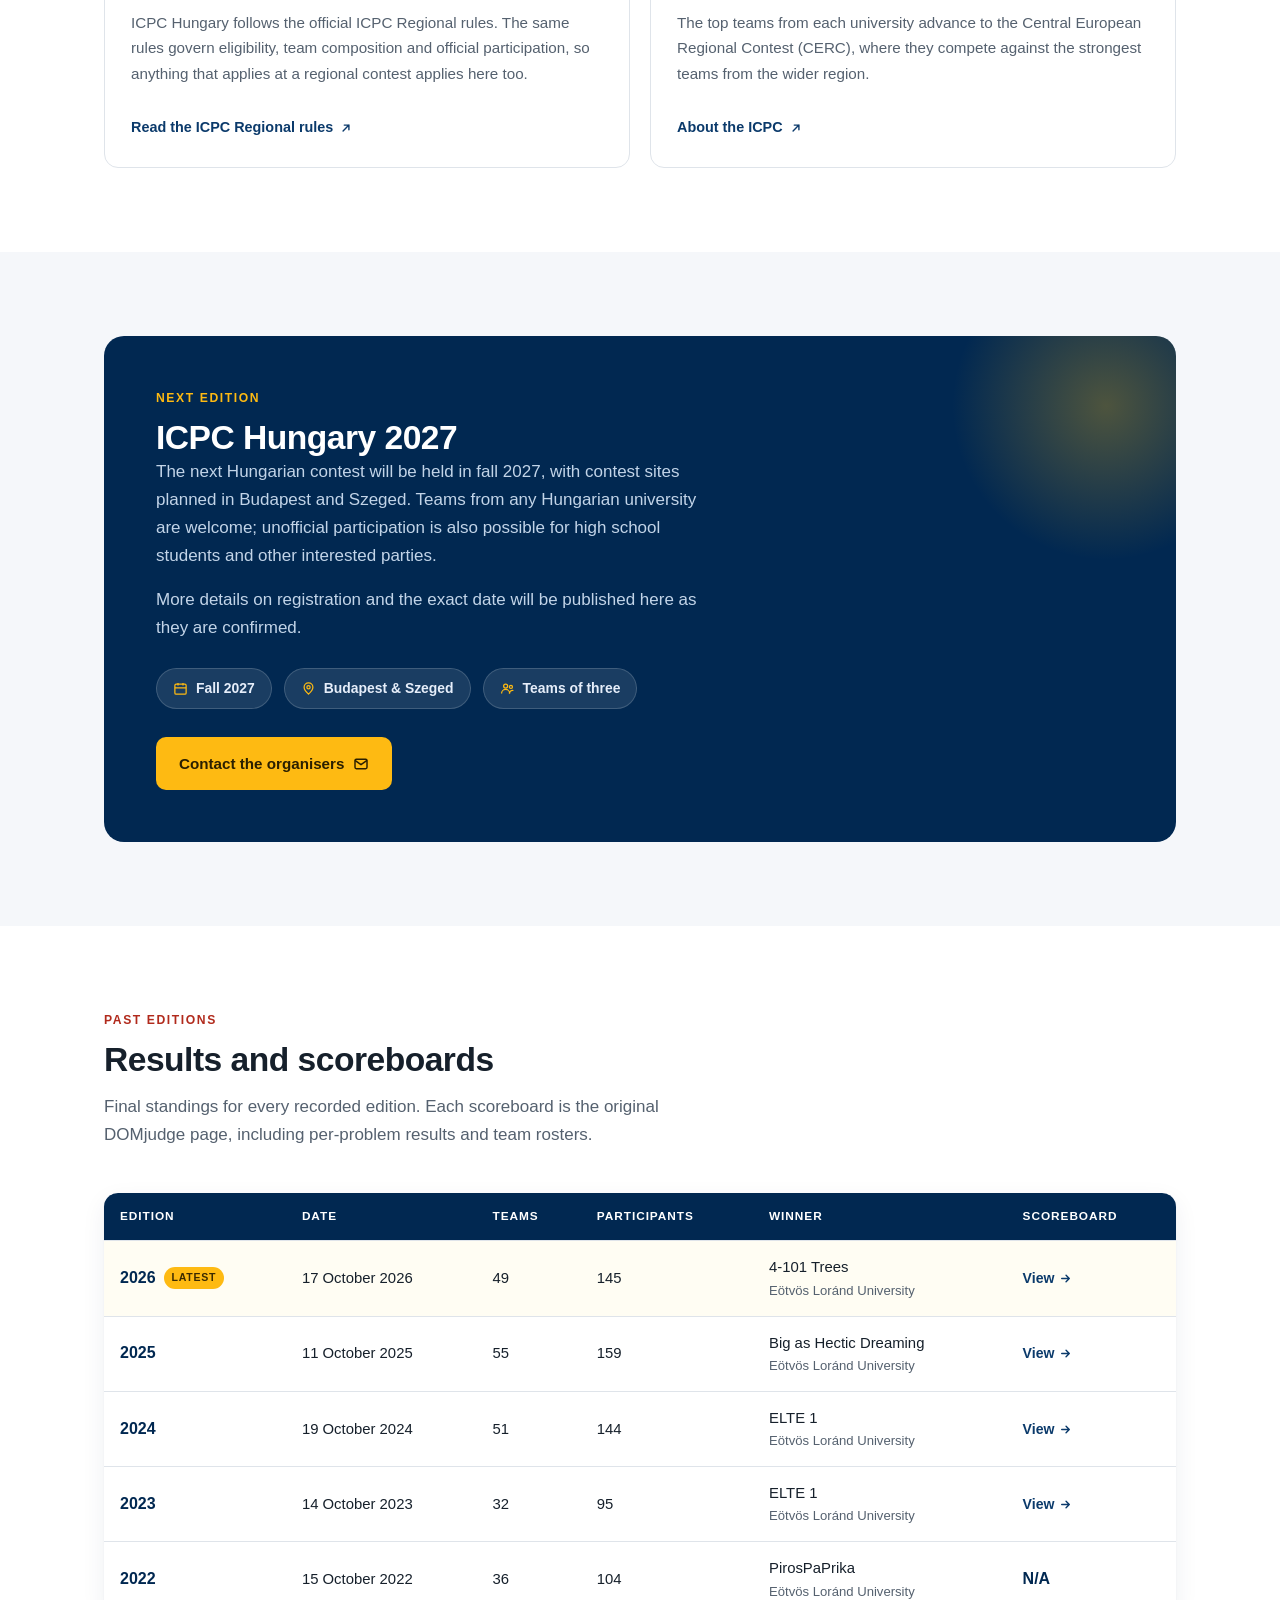
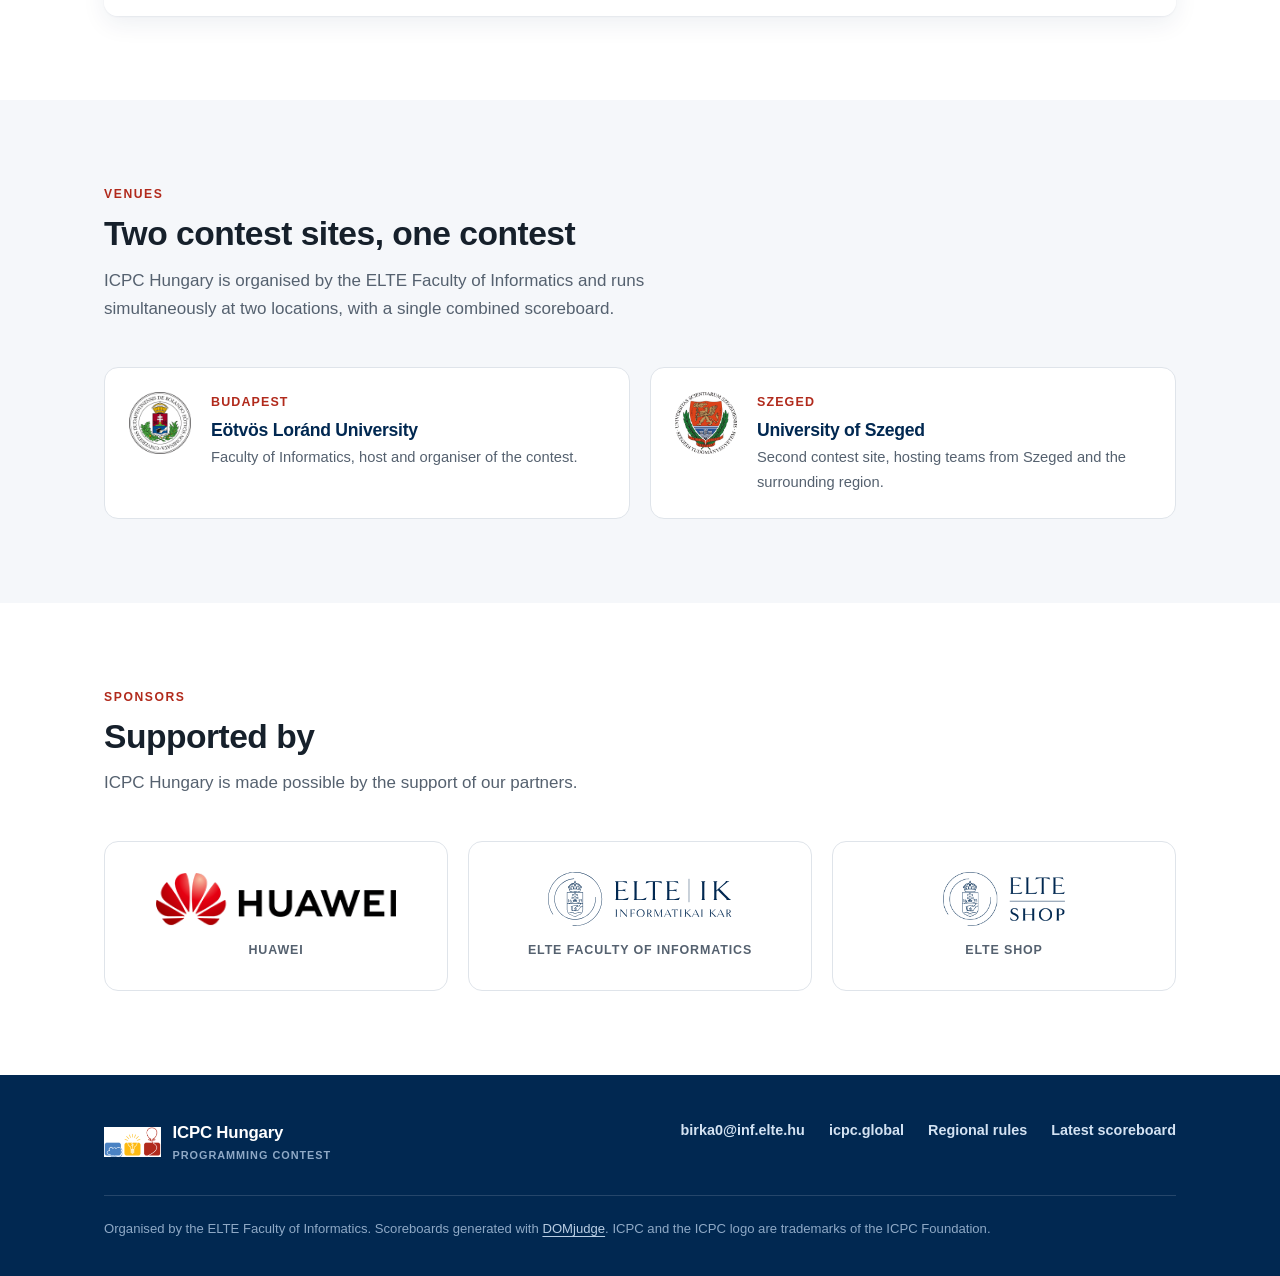
==== commit e5f83601: "fix institution count" ====
--- a/index.html
+++ b/index.html
@@ -91,7 +91,7 @@
           <span class="stat-label">Participants</span>
         </div>
         <div>
-          <span class="stat-num">5<span class="plus">+</span></span>
+          <span class="stat-num">3<span class="plus">+</span></span>
           <span class="stat-label">Institutions</span>
         </div>
         <div>
